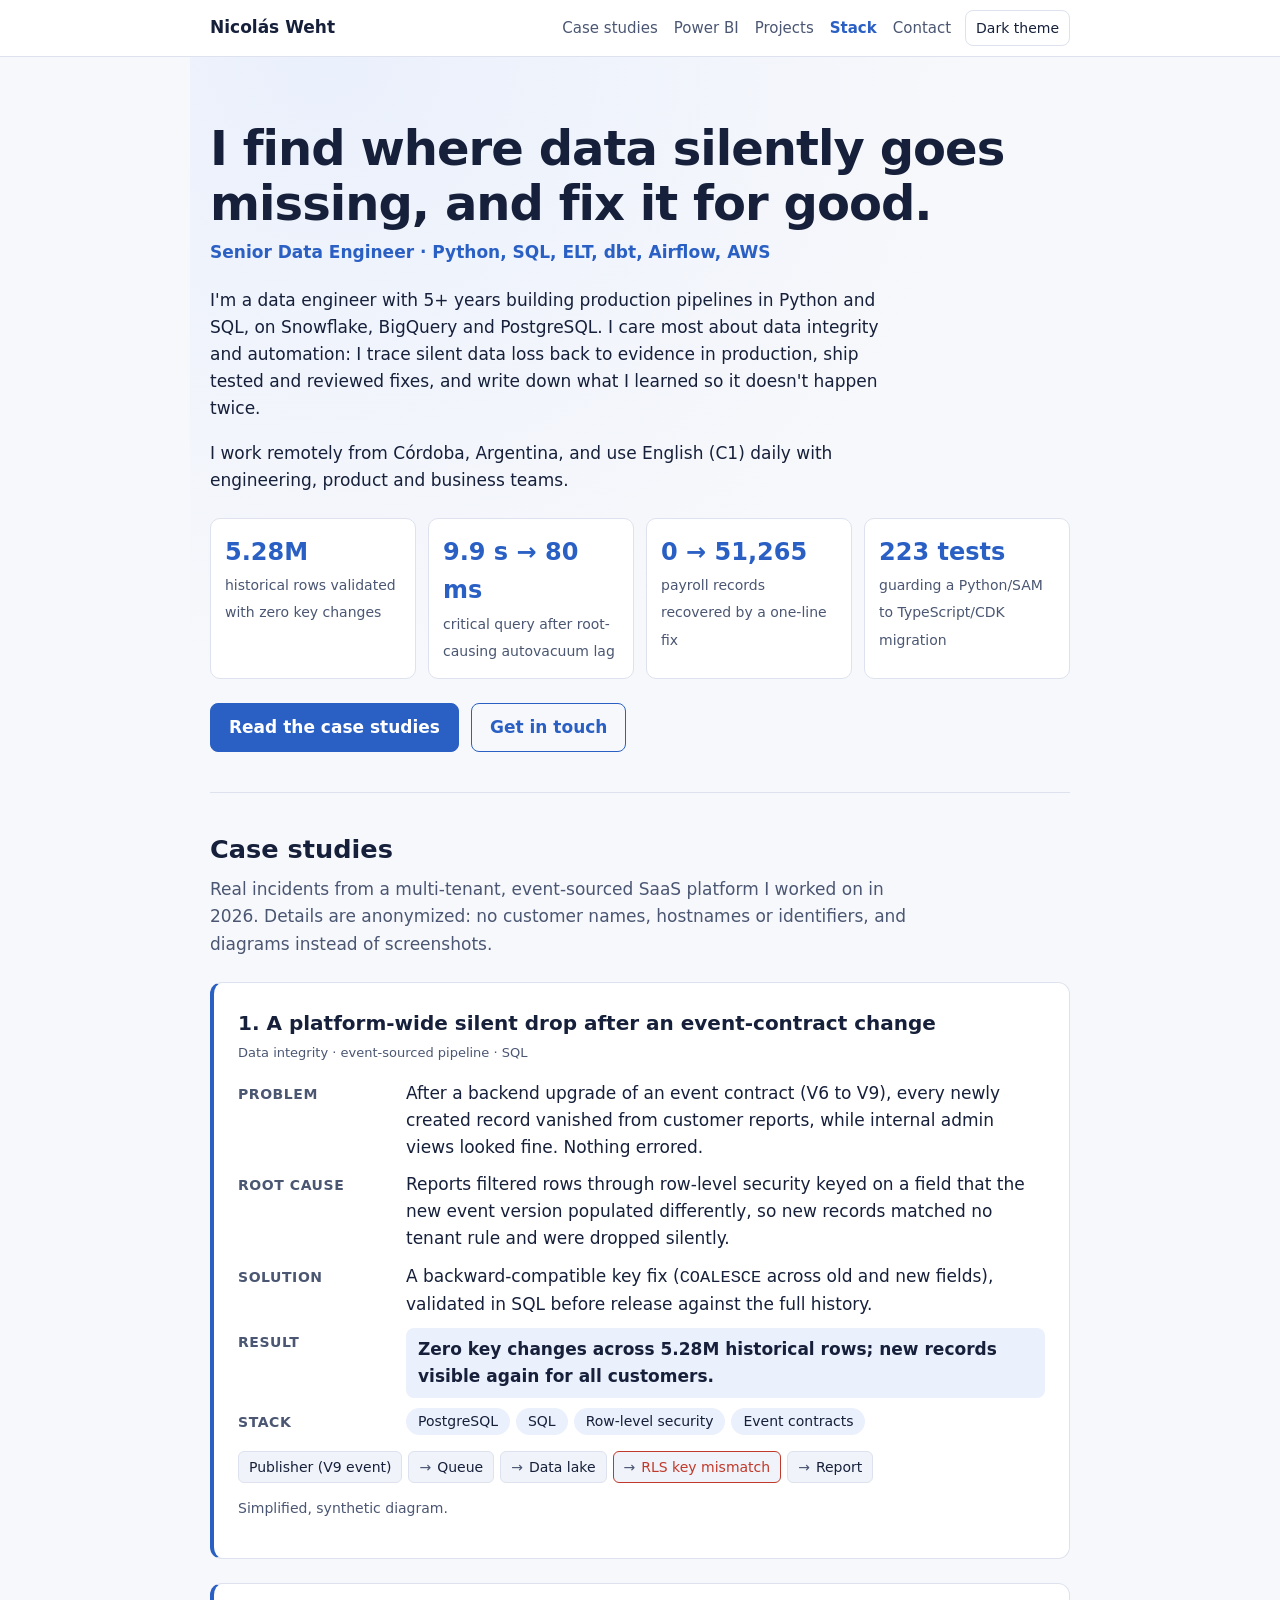
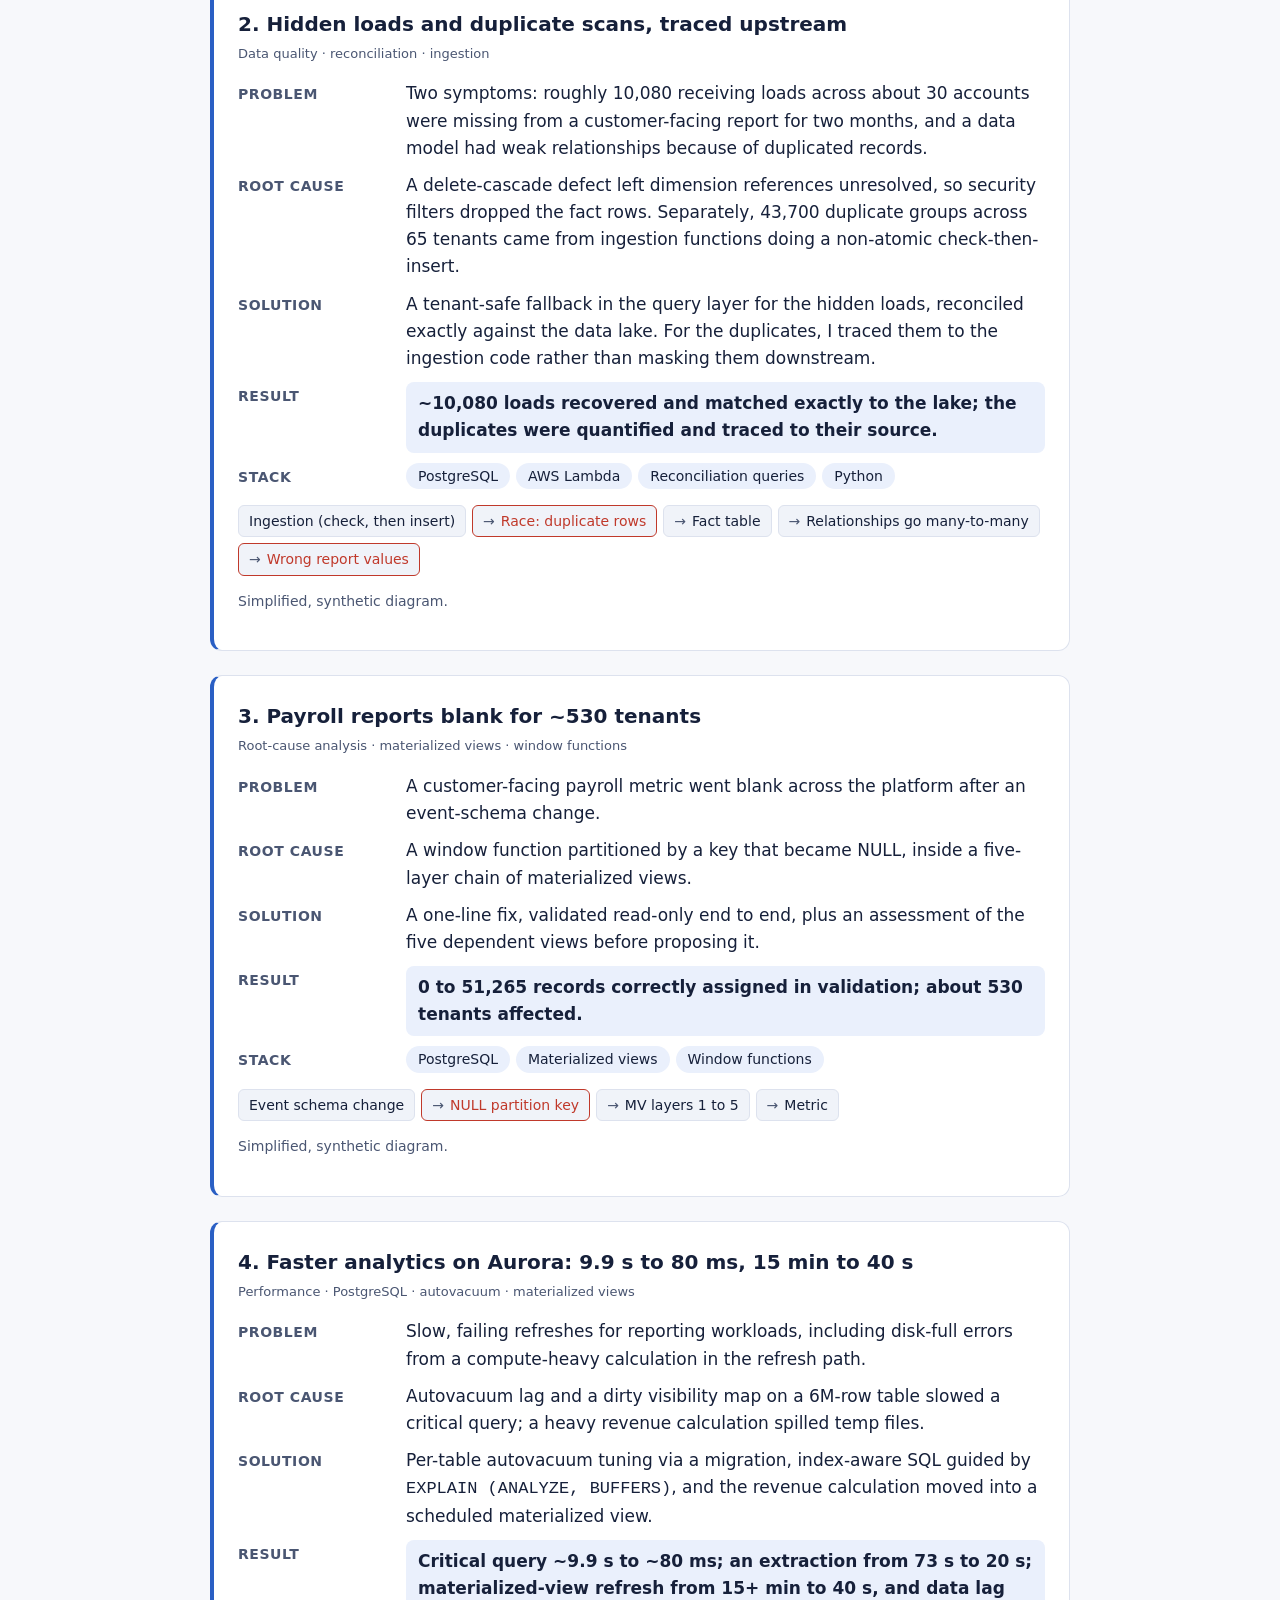
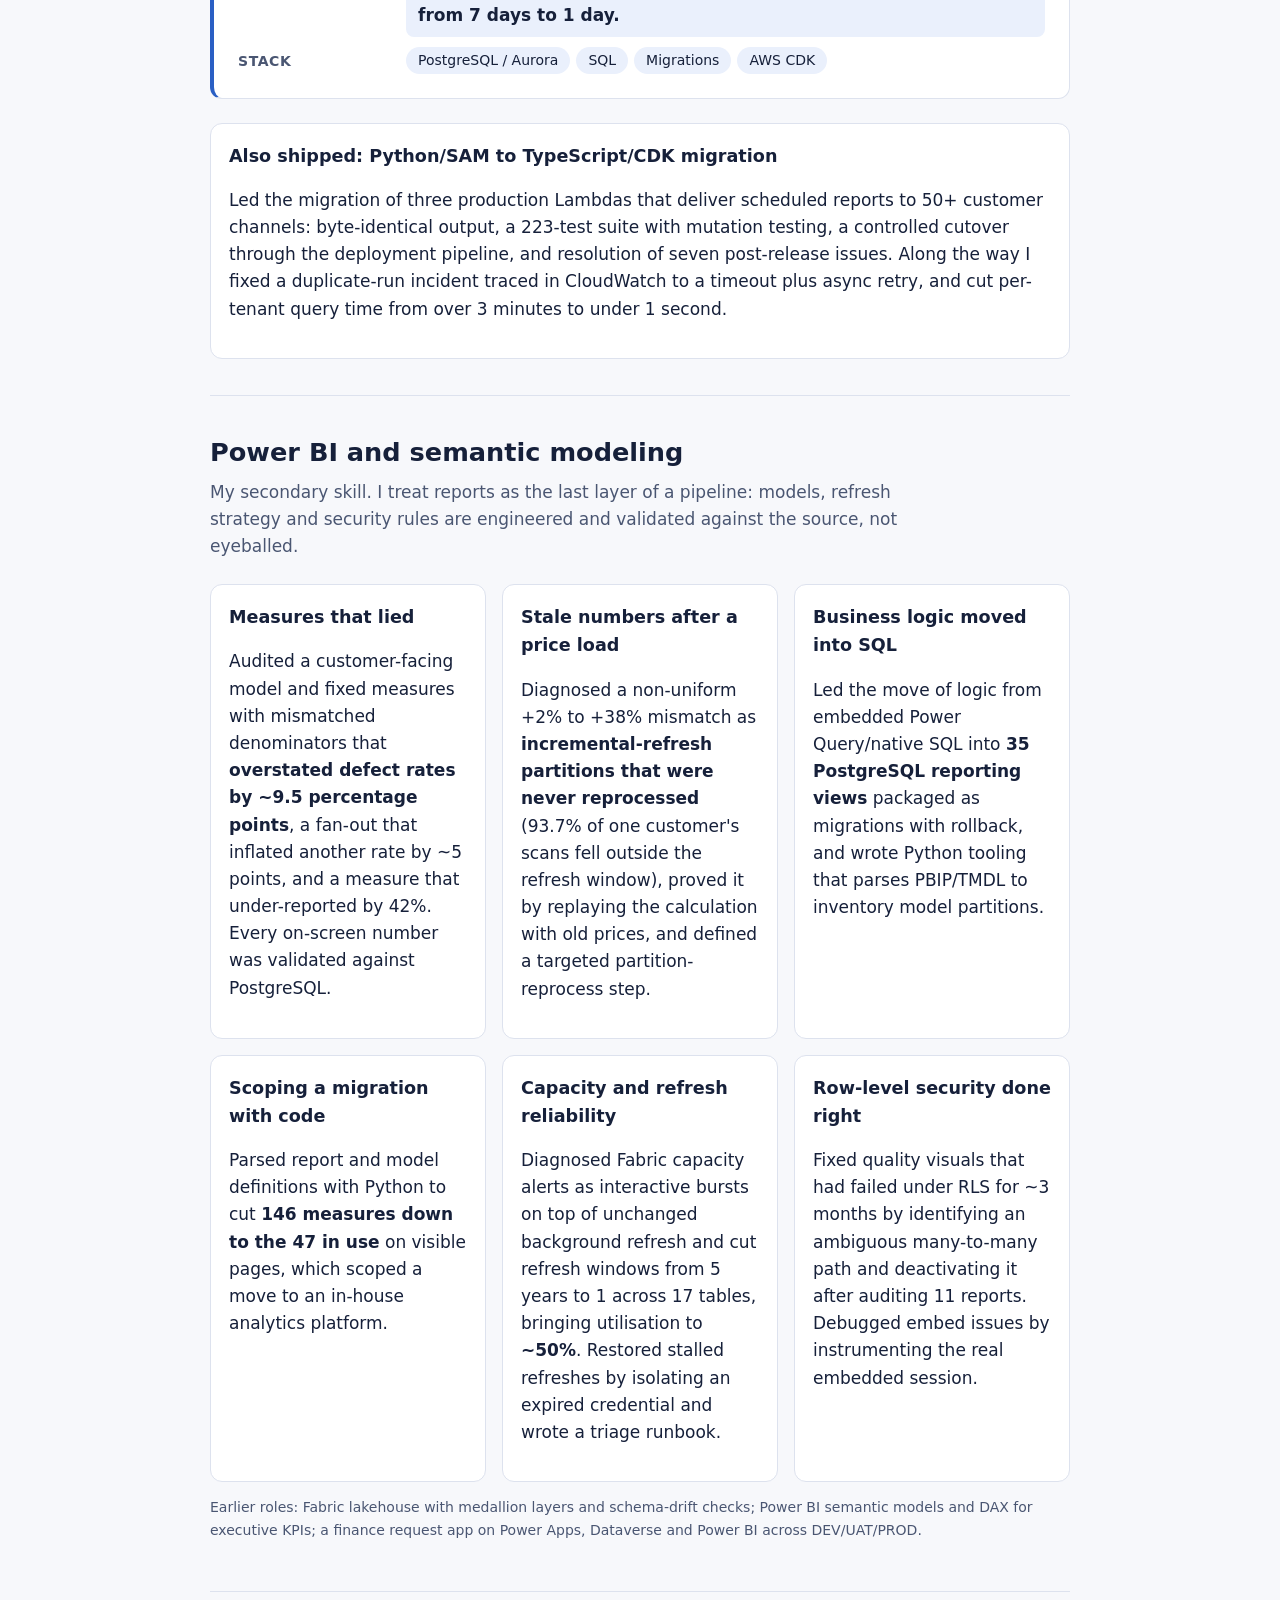
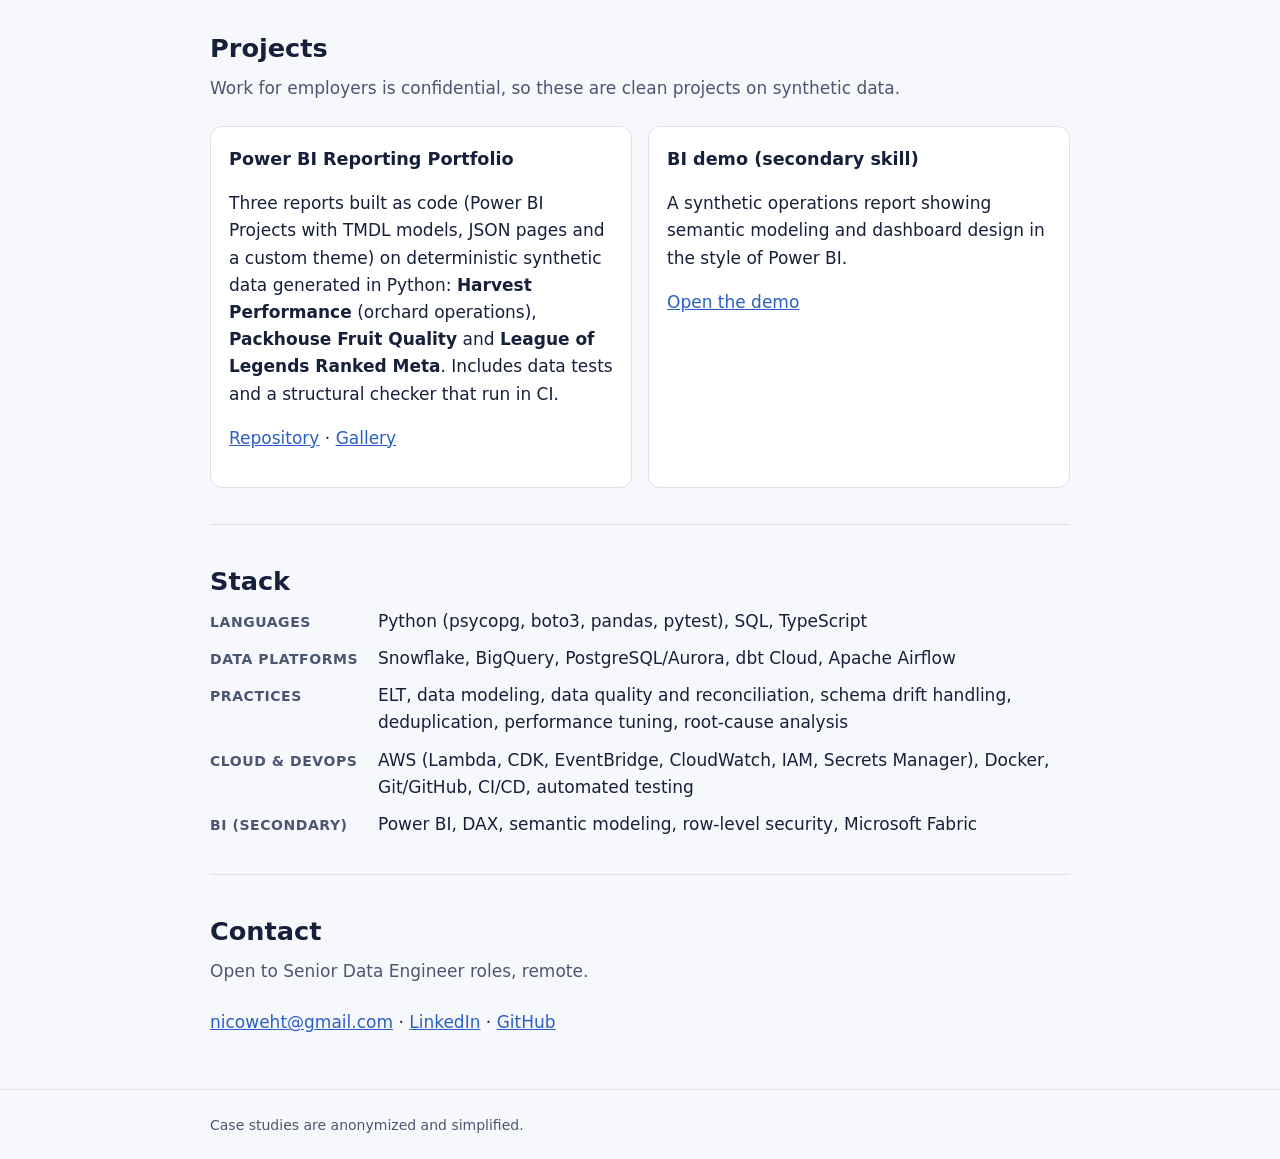
==== index.html @ 5bf301f4 "Portfolio site: Senior Data Engineer case studies, Power BI section, projects Co-Authored-By: Claude" ====
<!doctype html>
<html lang="en">
<head>
<meta charset="utf-8">
<meta name="viewport" content="width=device-width,initial-scale=1">
<title>Nicolás Weht · Senior Data Engineer</title>
<meta name="description" content="Senior Data Engineer portfolio: Python, SQL, ELT, dbt, Airflow, AWS and data integrity. Anonymized case studies from production multi-tenant pipelines.">
<link rel="stylesheet" href="styles.css">
</head>
<body>
<a class="skip" href="#main">Skip to content</a>
<header class="top">
<div class="wrap">
<a class="brand" href="#top">Nicolás Weht</a>
<nav aria-label="Main"><ul>
<li><a href="#cases">Case studies</a></li>
<li><a href="#bi">Power BI</a></li>
<li><a href="#projects">Projects</a></li>
<li><a href="#stack">Stack</a></li>
<li><a href="#contact">Contact</a></li>
</ul></nav>
<button id="theme" type="button" aria-pressed="false">Dark theme</button>
</div>
</header>

<main id="main">
<div class="wrap">
<section class="hero" id="top" style="border-top:0">
<h1>I find where data silently goes missing, and fix it for good.</h1>
<p class="role">Senior Data Engineer · Python, SQL, ELT, dbt, Airflow, AWS</p>
<p>I'm a data engineer with 5+ years building production pipelines in Python and SQL, on Snowflake, BigQuery and PostgreSQL. I care most about data integrity and automation: I trace silent data loss back to evidence in production, ship tested and reviewed fixes, and write down what I learned so it doesn't happen twice.</p>
<p>I work remotely from Córdoba, Argentina, and use English (C1) daily with engineering, product and business teams.</p>
<ul class="stats" aria-label="Highlights">
<li><b>5.28M</b><span>historical rows validated with zero key changes</span></li>
<li><b>9.9 s → 80 ms</b><span>critical query after root-causing autovacuum lag</span></li>
<li><b>0 → 51,265</b><span>payroll records recovered by a one-line fix</span></li>
<li><b>223 tests</b><span>guarding a Python/SAM to TypeScript/CDK migration</span></li>
</ul>
<div class="cta">
<a class="btn primary" href="#cases">Read the case studies</a>
<a class="btn" href="#contact">Get in touch</a>
</div>
</section>

<section id="cases" aria-labelledby="cases-h">
<h2 id="cases-h">Case studies</h2>
<p class="lead">Real incidents from a multi-tenant, event-sourced SaaS platform I worked on in 2026. Details are anonymized: no customer names, hostnames or identifiers, and diagrams instead of screenshots.</p>

<article class="case">
<h3>1. A platform-wide silent drop after an event-contract change</h3>
<p class="tag">Data integrity · event-sourced pipeline · SQL</p>
<dl>
<dt>Problem</dt><dd>After a backend upgrade of an event contract (V6 to V9), every newly created record vanished from customer reports, while internal admin views looked fine. Nothing errored.</dd>
<dt>Root cause</dt><dd>Reports filtered rows through row-level security keyed on a field that the new event version populated differently, so new records matched no tenant rule and were dropped silently.</dd>
<dt>Solution</dt><dd>A backward-compatible key fix (<code>COALESCE</code> across old and new fields), validated in SQL before release against the full history.</dd>
<dt>Result</dt><dd class="result">Zero key changes across 5.28M historical rows; new records visible again for all customers.</dd>
<dt>Stack</dt><dd><ul class="chips"><li>PostgreSQL</li><li>SQL</li><li>Row-level security</li><li>Event contracts</li></ul></dd>
</dl>
<ol class="flow" aria-label="Simplified flow"><li>Publisher (V9 event)</li><li>Queue</li><li>Data lake</li><li class="bad">RLS key mismatch</li><li>Report</li></ol>
<p class="note">Simplified, synthetic diagram.</p>
</article>

<article class="case">
<h3>2. Hidden loads and duplicate scans, traced upstream</h3>
<p class="tag">Data quality · reconciliation · ingestion</p>
<dl>
<dt>Problem</dt><dd>Two symptoms: roughly 10,080 receiving loads across about 30 accounts were missing from a customer-facing report for two months, and a data model had weak relationships because of duplicated records.</dd>
<dt>Root cause</dt><dd>A delete-cascade defect left dimension references unresolved, so security filters dropped the fact rows. Separately, 43,700 duplicate groups across 65 tenants came from ingestion functions doing a non-atomic check-then-insert.</dd>
<dt>Solution</dt><dd>A tenant-safe fallback in the query layer for the hidden loads, reconciled exactly against the data lake. For the duplicates, I traced them to the ingestion code rather than masking them downstream.</dd>
<dt>Result</dt><dd class="result">~10,080 loads recovered and matched exactly to the lake; the duplicates were quantified and traced to their source.</dd>
<dt>Stack</dt><dd><ul class="chips"><li>PostgreSQL</li><li>AWS Lambda</li><li>Reconciliation queries</li><li>Python</li></ul></dd>
</dl>
<ol class="flow" aria-label="Simplified flow"><li>Ingestion (check, then insert)</li><li class="bad">Race: duplicate rows</li><li>Fact table</li><li>Relationships go many-to-many</li><li class="bad">Wrong report values</li></ol>
<p class="note">Simplified, synthetic diagram.</p>
</article>

<article class="case">
<h3>3. Payroll reports blank for ~530 tenants</h3>
<p class="tag">Root-cause analysis · materialized views · window functions</p>
<dl>
<dt>Problem</dt><dd>A customer-facing payroll metric went blank across the platform after an event-schema change.</dd>
<dt>Root cause</dt><dd>A window function partitioned by a key that became NULL, inside a five-layer chain of materialized views.</dd>
<dt>Solution</dt><dd>A one-line fix, validated read-only end to end, plus an assessment of the five dependent views before proposing it.</dd>
<dt>Result</dt><dd class="result">0 to 51,265 records correctly assigned in validation; about 530 tenants affected.</dd>
<dt>Stack</dt><dd><ul class="chips"><li>PostgreSQL</li><li>Materialized views</li><li>Window functions</li></ul></dd>
</dl>
<ol class="flow" aria-label="Simplified flow"><li>Event schema change</li><li class="bad">NULL partition key</li><li>MV layers 1 to 5</li><li>Metric</li></ol>
<p class="note">Simplified, synthetic diagram.</p>
</article>

<article class="case">
<h3>4. Faster analytics on Aurora: 9.9 s to 80 ms, 15 min to 40 s</h3>
<p class="tag">Performance · PostgreSQL · autovacuum · materialized views</p>
<dl>
<dt>Problem</dt><dd>Slow, failing refreshes for reporting workloads, including disk-full errors from a compute-heavy calculation in the refresh path.</dd>
<dt>Root cause</dt><dd>Autovacuum lag and a dirty visibility map on a 6M-row table slowed a critical query; a heavy revenue calculation spilled temp files.</dd>
<dt>Solution</dt><dd>Per-table autovacuum tuning via a migration, index-aware SQL guided by <code>EXPLAIN (ANALYZE, BUFFERS)</code>, and the revenue calculation moved into a scheduled materialized view.</dd>
<dt>Result</dt><dd class="result">Critical query ~9.9 s to ~80 ms; an extraction from 73 s to 20 s; materialized-view refresh from 15+ min to 40 s, and data lag from 7 days to 1 day.</dd>
<dt>Stack</dt><dd><ul class="chips"><li>PostgreSQL / Aurora</li><li>SQL</li><li>Migrations</li><li>AWS CDK</li></ul></dd>
</dl>
</article>

<div class="card">
<h3>Also shipped: Python/SAM to TypeScript/CDK migration</h3>
<p>Led the migration of three production Lambdas that deliver scheduled reports to 50+ customer channels: byte-identical output, a 223-test suite with mutation testing, a controlled cutover through the deployment pipeline, and resolution of seven post-release issues. Along the way I fixed a duplicate-run incident traced in CloudWatch to a timeout plus async retry, and cut per-tenant query time from over 3 minutes to under 1 second.</p>
</div>
</section>

<section id="bi" aria-labelledby="bi-h">
<h2 id="bi-h">Power BI and semantic modeling</h2>
<p class="lead">My secondary skill. I treat reports as the last layer of a pipeline: models, refresh strategy and security rules are engineered and validated against the source, not eyeballed.</p>
<div class="grid2">
<div class="card"><h3>Measures that lied</h3><p>Audited a customer-facing model and fixed measures with mismatched denominators that <strong>overstated defect rates by ~9.5 percentage points</strong>, a fan-out that inflated another rate by ~5 points, and a measure that under-reported by 42%. Every on-screen number was validated against PostgreSQL.</p></div>
<div class="card"><h3>Stale numbers after a price load</h3><p>Diagnosed a non-uniform +2% to +38% mismatch as <strong>incremental-refresh partitions that were never reprocessed</strong> (93.7% of one customer's scans fell outside the refresh window), proved it by replaying the calculation with old prices, and defined a targeted partition-reprocess step.</p></div>
<div class="card"><h3>Business logic moved into SQL</h3><p>Led the move of logic from embedded Power Query/native SQL into <strong>35 PostgreSQL reporting views</strong> packaged as migrations with rollback, and wrote Python tooling that parses PBIP/TMDL to inventory model partitions.</p></div>
<div class="card"><h3>Scoping a migration with code</h3><p>Parsed report and model definitions with Python to cut <strong>146 measures down to the 47 in use</strong> on visible pages, which scoped a move to an in-house analytics platform.</p></div>
<div class="card"><h3>Capacity and refresh reliability</h3><p>Diagnosed Fabric capacity alerts as interactive bursts on top of unchanged background refresh and cut refresh windows from 5 years to 1 across 17 tables, bringing utilisation to <strong>~50%</strong>. Restored stalled refreshes by isolating an expired credential and wrote a triage runbook.</p></div>
<div class="card"><h3>Row-level security done right</h3><p>Fixed quality visuals that had failed under RLS for ~3 months by identifying an ambiguous many-to-many path and deactivating it after auditing 11 reports. Debugged embed issues by instrumenting the real embedded session.</p></div>
</div>
<p class="note">Earlier roles: Fabric lakehouse with medallion layers and schema-drift checks; Power BI semantic models and DAX for executive KPIs; a finance request app on Power Apps, Dataverse and Power BI across DEV/UAT/PROD.</p>
</section>

<section id="projects" aria-labelledby="projects-h">
<h2 id="projects-h">Projects</h2>
<p class="lead">Work for employers is confidential, so these are clean projects on synthetic data.</p>
<div class="grid2">
<div class="card">
<h3>Power BI Reporting Portfolio</h3>
<p>Three reports built as code (Power BI Projects with TMDL models, JSON pages and a custom theme) on deterministic synthetic data generated in Python: <strong>Harvest Performance</strong> (orchard operations), <strong>Packhouse Fruit Quality</strong> and <strong>League of Legends Ranked Meta</strong>. Includes data tests and a structural checker that run in CI.</p>
<p><a href="https://github.com/nweht/power-bi-reporting-portfolio">Repository</a> · <a href="https://nweht.github.io/power-bi-reporting-portfolio/">Gallery</a></p>
</div>
<div class="card">
<h3>BI demo (secondary skill)</h3>
<p>A synthetic operations report showing semantic modeling and dashboard design in the style of Power BI.</p>
<p><a href="draft_report.html">Open the demo</a></p>
</div>
</div>
</section>

<section id="stack" aria-labelledby="stack-h">
<h2 id="stack-h">Stack</h2>
<dl>
<dt>Languages</dt><dd>Python (psycopg, boto3, pandas, pytest), SQL, TypeScript</dd>
<dt>Data platforms</dt><dd>Snowflake, BigQuery, PostgreSQL/Aurora, dbt Cloud, Apache Airflow</dd>
<dt>Practices</dt><dd>ELT, data modeling, data quality and reconciliation, schema drift handling, deduplication, performance tuning, root-cause analysis</dd>
<dt>Cloud &amp; DevOps</dt><dd>AWS (Lambda, CDK, EventBridge, CloudWatch, IAM, Secrets Manager), Docker, Git/GitHub, CI/CD, automated testing</dd>
<dt>BI (secondary)</dt><dd>Power BI, DAX, semantic modeling, row-level security, Microsoft Fabric</dd>
</dl>
</section>

<section id="contact" aria-labelledby="contact-h">
<h2 id="contact-h">Contact</h2>
<p class="lead">Open to Senior Data Engineer roles, remote.</p>
<p><a href="mailto:nicoweht@gmail.com">nicoweht@gmail.com</a> · <a href="https://linkedin.com/in/nicolasweht">LinkedIn</a> · <a href="https://github.com/nweht">GitHub</a></p>
</section>
</div>
</main>

<footer><div class="wrap">Case studies are anonymized and simplified.</div></footer>
<script src="site.js"></script>
</body>
</html>
---- styles.css ----
:root{--bg:#f7f8fb;--surface:#fff;--ink:#16203a;--muted:#4a5672;--line:#dde2ee;--accent:#2a5fc4;--accent-ink:#fff;--chip:#eaf0fc;--warn:#fff6e0;--warn-line:#e8cf8f;--code:#f0f3f9}
:root[data-theme=dark]{--bg:#0f1524;--surface:#172036;--ink:#e8edf8;--muted:#a9b4cc;--line:#2a3652;--accent:#7aa5ff;--accent-ink:#0f1524;--chip:#1f2c4a;--warn:#2d2713;--warn-line:#6b5a22;--code:#111a2e}
@media(prefers-color-scheme:dark){:root:not([data-theme=light]){--bg:#0f1524;--surface:#172036;--ink:#e8edf8;--muted:#a9b4cc;--line:#2a3652;--accent:#7aa5ff;--accent-ink:#0f1524;--chip:#1f2c4a;--warn:#2d2713;--warn-line:#6b5a22;--code:#111a2e}}
*{box-sizing:border-box}
html{scroll-behavior:smooth}
@media(prefers-reduced-motion:reduce){html{scroll-behavior:auto}}
body{margin:0;background:var(--bg);color:var(--ink);font:17px/1.6 system-ui,-apple-system,"Segoe UI",Roboto,sans-serif}
a{color:var(--accent)}
a:focus-visible,button:focus-visible{outline:3px solid var(--accent);outline-offset:2px;border-radius:4px}
.skip{position:absolute;left:-999px;top:0;background:var(--accent);color:var(--accent-ink);padding:8px 14px;z-index:10}
.skip:focus{left:8px;top:8px}
.wrap{max-width:900px;margin:0 auto;padding:0 20px}
header.top{border-bottom:1px solid var(--line);background:var(--surface);position:sticky;top:0;z-index:5}
header.top .wrap{display:flex;align-items:center;gap:14px;min-height:56px;flex-wrap:wrap}
header.top .brand{font-weight:700;color:var(--ink);text-decoration:none;margin-right:auto}
nav ul{display:flex;gap:16px;list-style:none;margin:0;padding:0;flex-wrap:wrap}
nav a{color:var(--muted);text-decoration:none;font-size:15px}
nav a:hover{color:var(--accent)}
#theme{background:none;border:1px solid var(--line);color:var(--ink);border-radius:8px;padding:6px 10px;cursor:pointer;font:inherit;font-size:14px}
.hero{padding:64px 0 40px}
.hero h1{font-size:clamp(2rem,5vw,3rem);line-height:1.15;margin:0 0 8px}
.hero .role{color:var(--accent);font-weight:600;margin:0 0 20px}
.hero p{max-width:65ch}
.cta{display:flex;gap:12px;flex-wrap:wrap;margin-top:24px}
.btn{display:inline-block;padding:10px 18px;border-radius:8px;border:1px solid var(--accent);text-decoration:none;font-weight:600}
.btn.primary{background:var(--accent);color:var(--accent-ink)}
section{padding:36px 0;border-top:1px solid var(--line)}
h2{font-size:1.6rem;margin:0 0 6px}
.lead{color:var(--muted);margin:0 0 24px;max-width:65ch}
.stats{display:grid;grid-template-columns:repeat(auto-fit,minmax(170px,1fr));gap:12px;margin:24px 0 0;padding:0;list-style:none}
.stats li{background:var(--surface);border:1px solid var(--line);border-radius:10px;padding:14px}
.stats b{display:block;font-size:1.5rem;color:var(--accent)}
.stats span{font-size:14px;color:var(--muted)}
article.case{background:var(--surface);border:1px solid var(--line);border-radius:12px;padding:24px;margin-bottom:24px}
article.case h3{margin:0 0 4px;font-size:1.25rem}
.tag{font-size:13px;color:var(--muted);margin:0 0 16px}
dl{margin:0;display:grid;grid-template-columns:150px 1fr;gap:10px 18px}
dt{font-weight:700;color:var(--muted);font-size:14px;text-transform:uppercase;letter-spacing:.04em;padding-top:3px}
dd{margin:0}
dd.result{font-weight:600}
.flow{display:flex;flex-wrap:wrap;gap:6px;align-items:center;margin:16px 0 4px;padding:0;list-style:none;font-size:14px}
.flow li{background:var(--code);border:1px solid var(--line);border-radius:6px;padding:4px 10px}
.flow li.bad{border-color:#c0392b;color:#c0392b}
.flow li.ok{border-color:#2e8b57}
.flow li+li::before{content:"\2192";margin-right:6px;color:var(--muted)}
.chips{display:flex;flex-wrap:wrap;gap:6px;margin:0;padding:0;list-style:none}
.chips li{background:var(--chip);border-radius:999px;padding:2px 12px;font-size:14px}
.grid2{display:grid;grid-template-columns:repeat(auto-fit,minmax(260px,1fr));gap:16px}
.card{background:var(--surface);border:1px solid var(--line);border-radius:12px;padding:18px}
.card h3{margin:0 0 6px;font-size:1.1rem}
.todo{background:var(--warn);border:1px solid var(--warn-line);border-radius:4px;padding:0 6px;font-size:13px;font-weight:600}
.note{font-size:14px;color:var(--muted)}
footer{border-top:1px solid var(--line);padding:24px 0;color:var(--muted);font-size:14px}
@media(max-width:640px){header.top{position:static}body{font-size:16px}dl{grid-template-columns:1fr;gap:2px}dt{padding-top:10px}article.case{padding:18px}.hero{padding-top:40px}}
/* v2 polish */
.hero{background:radial-gradient(ellipse at 15% 0,var(--chip),transparent 60%);margin:0 -20px;padding-left:20px;padding-right:20px;border-radius:0 0 20px 20px}
.hero h1{letter-spacing:-.02em}
.stats li{transition:transform .15s,border-color .15s}
.stats li:hover{transform:translateY(-2px);border-color:var(--accent)}
@media(prefers-reduced-motion:reduce){.stats li{transition:none}.stats li:hover{transform:none}}
article.case{position:relative;border-left:4px solid var(--accent)}
dd.result{background:var(--chip);border-radius:8px;padding:8px 12px}
.card{transition:border-color .15s}
.card:hover{border-color:var(--accent)}
.card h3{color:var(--ink)}
nav a[aria-current=true]{color:var(--accent);font-weight:600}
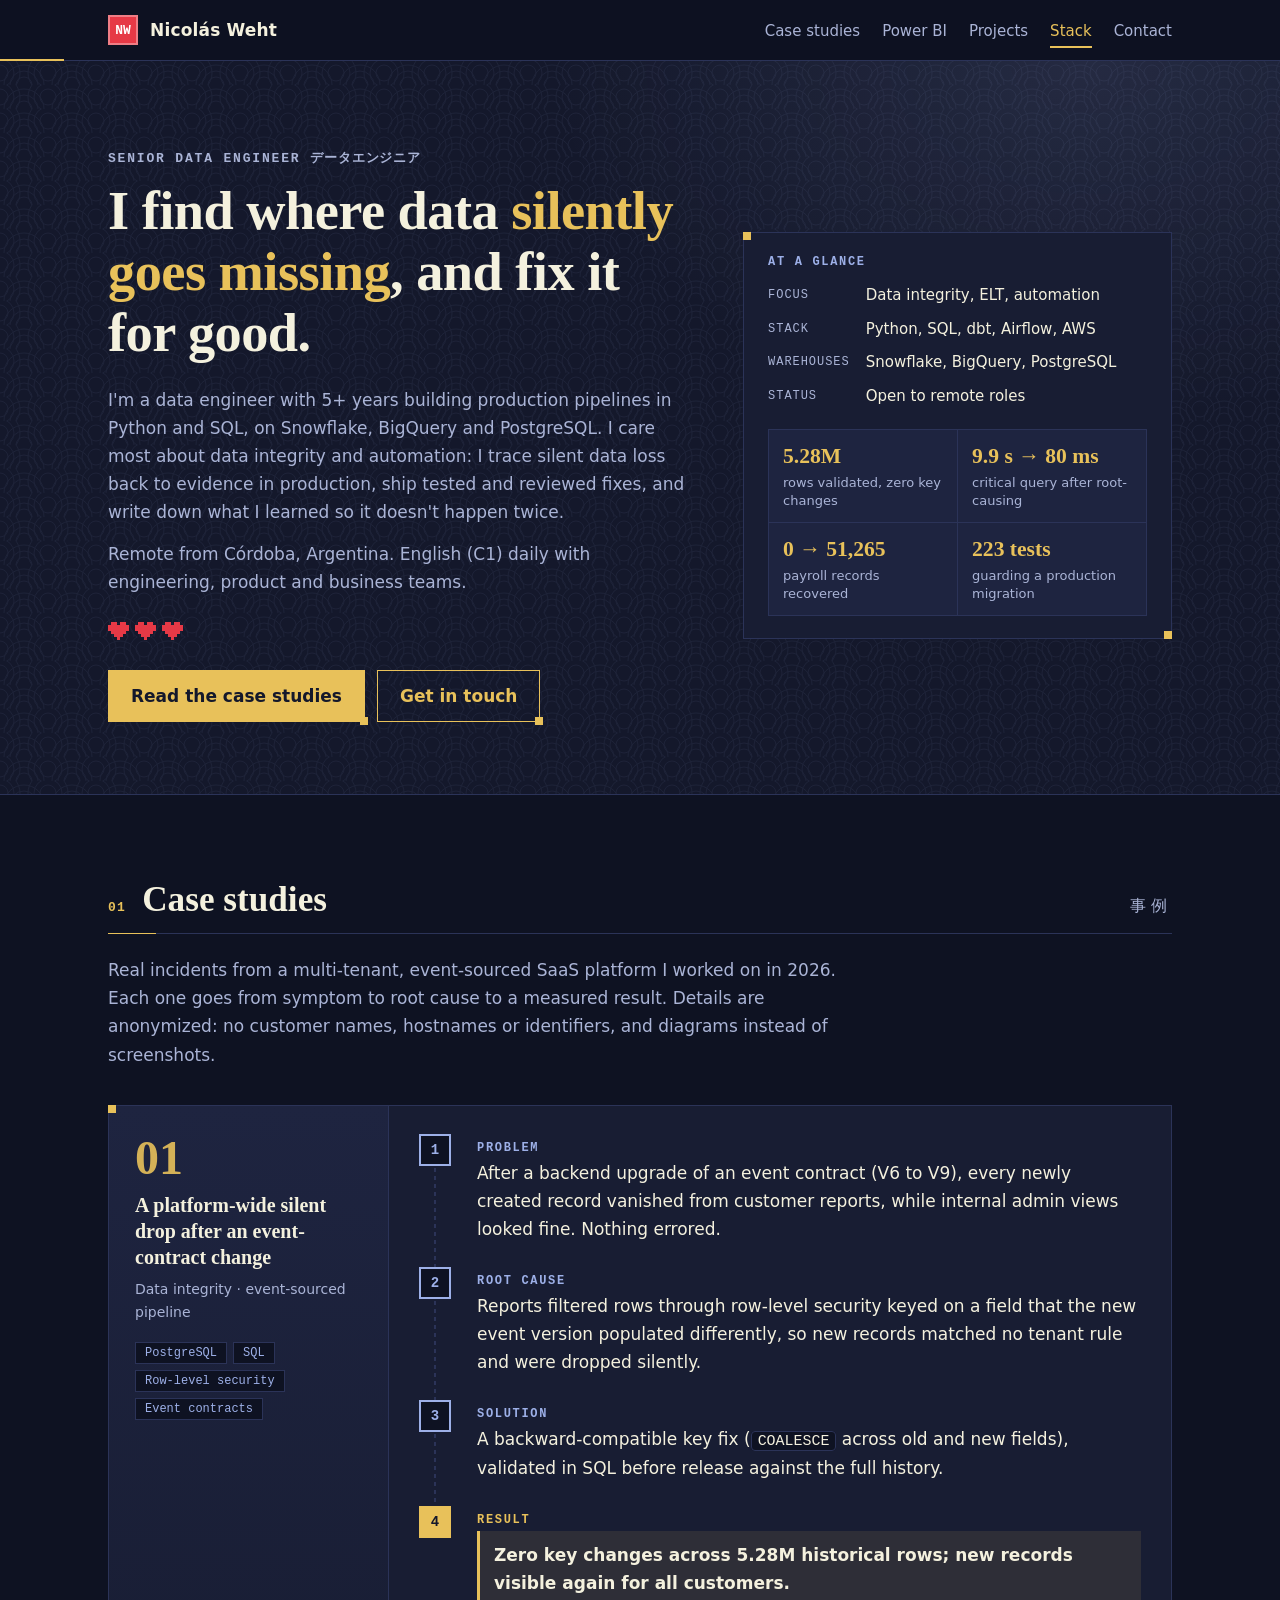
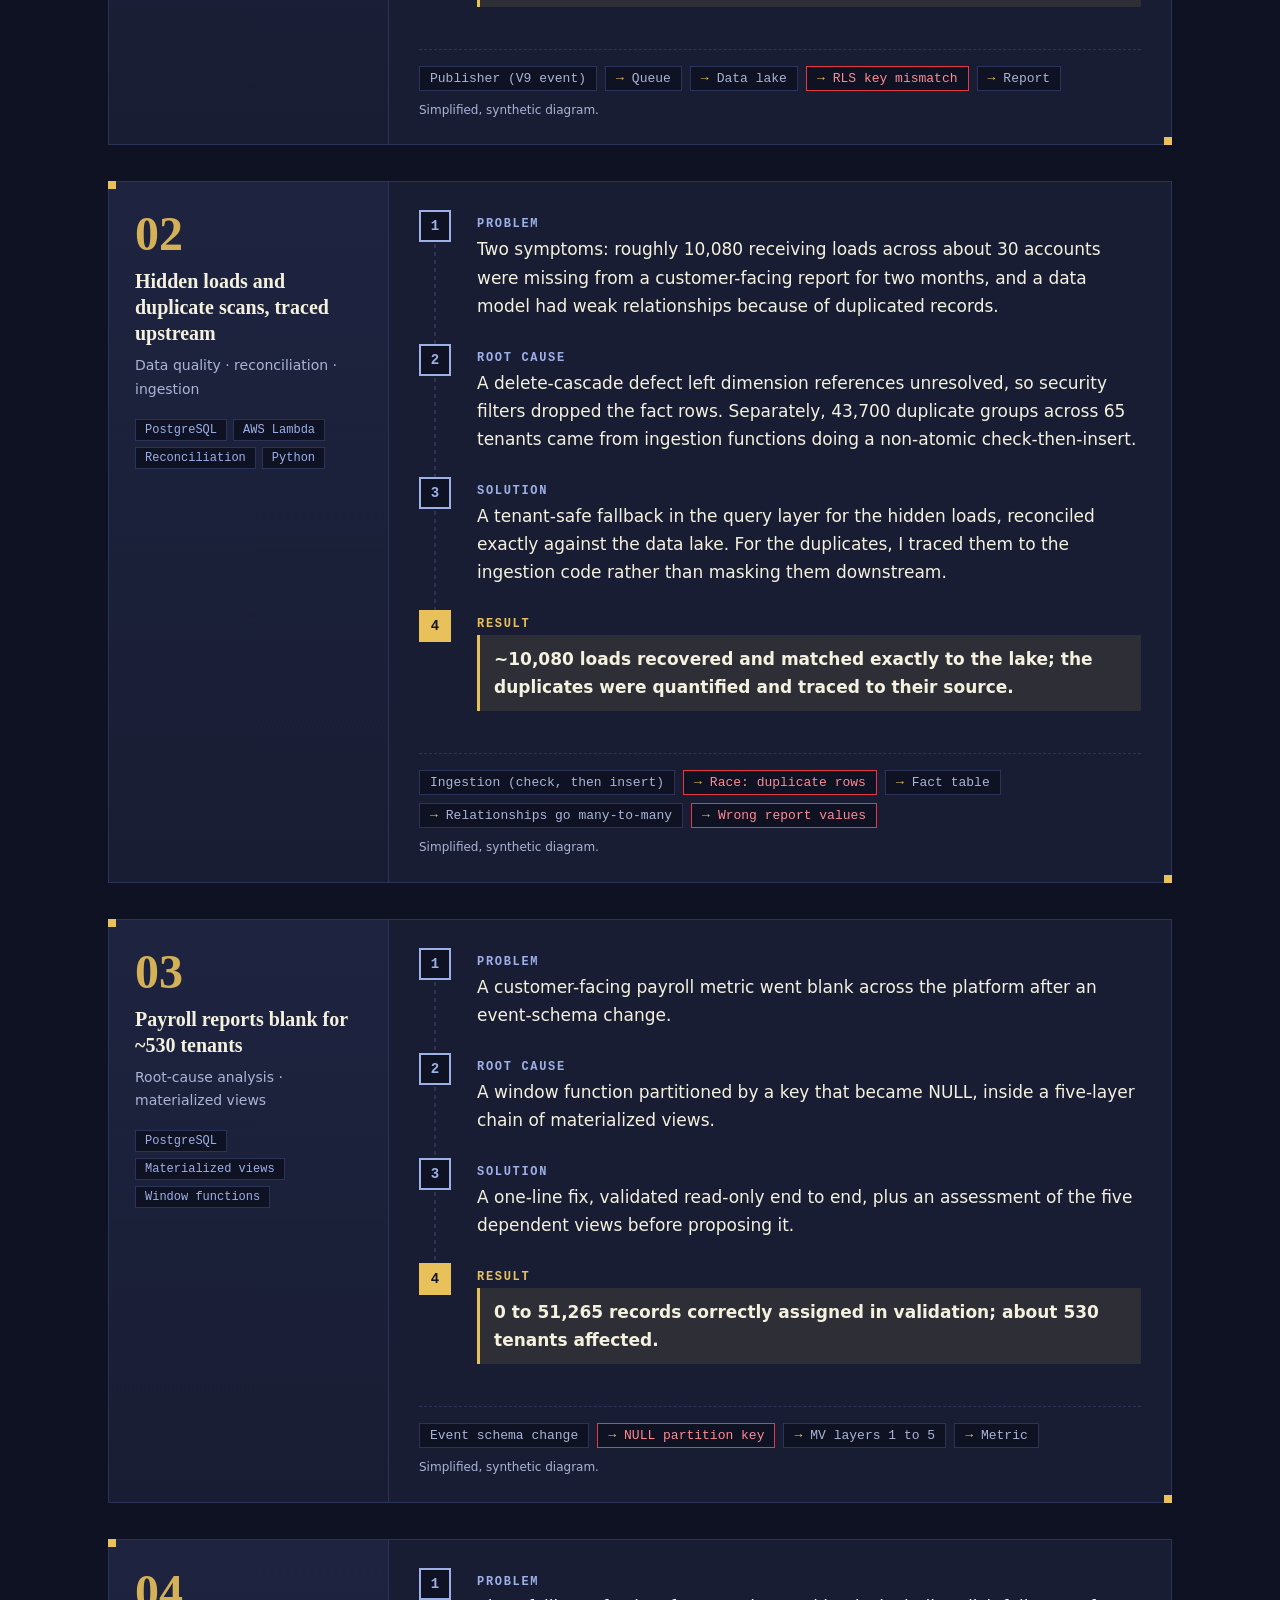
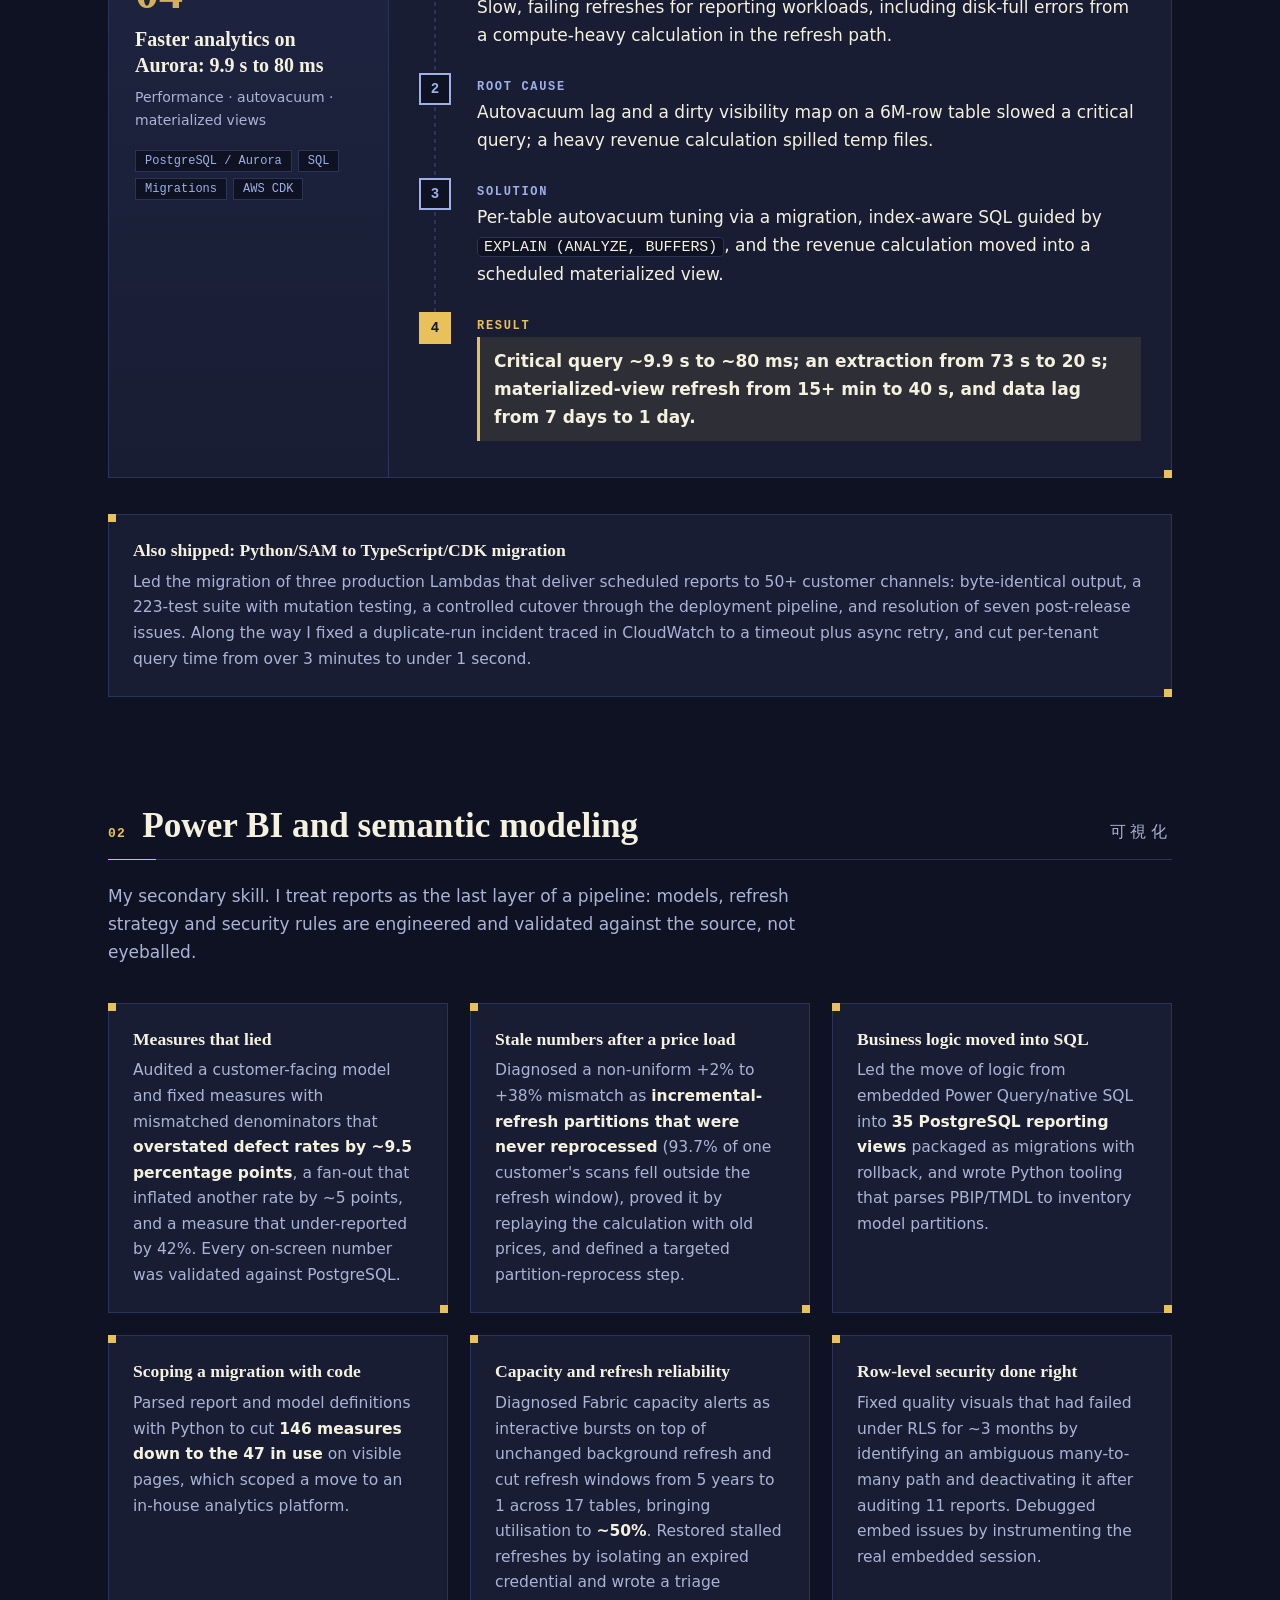
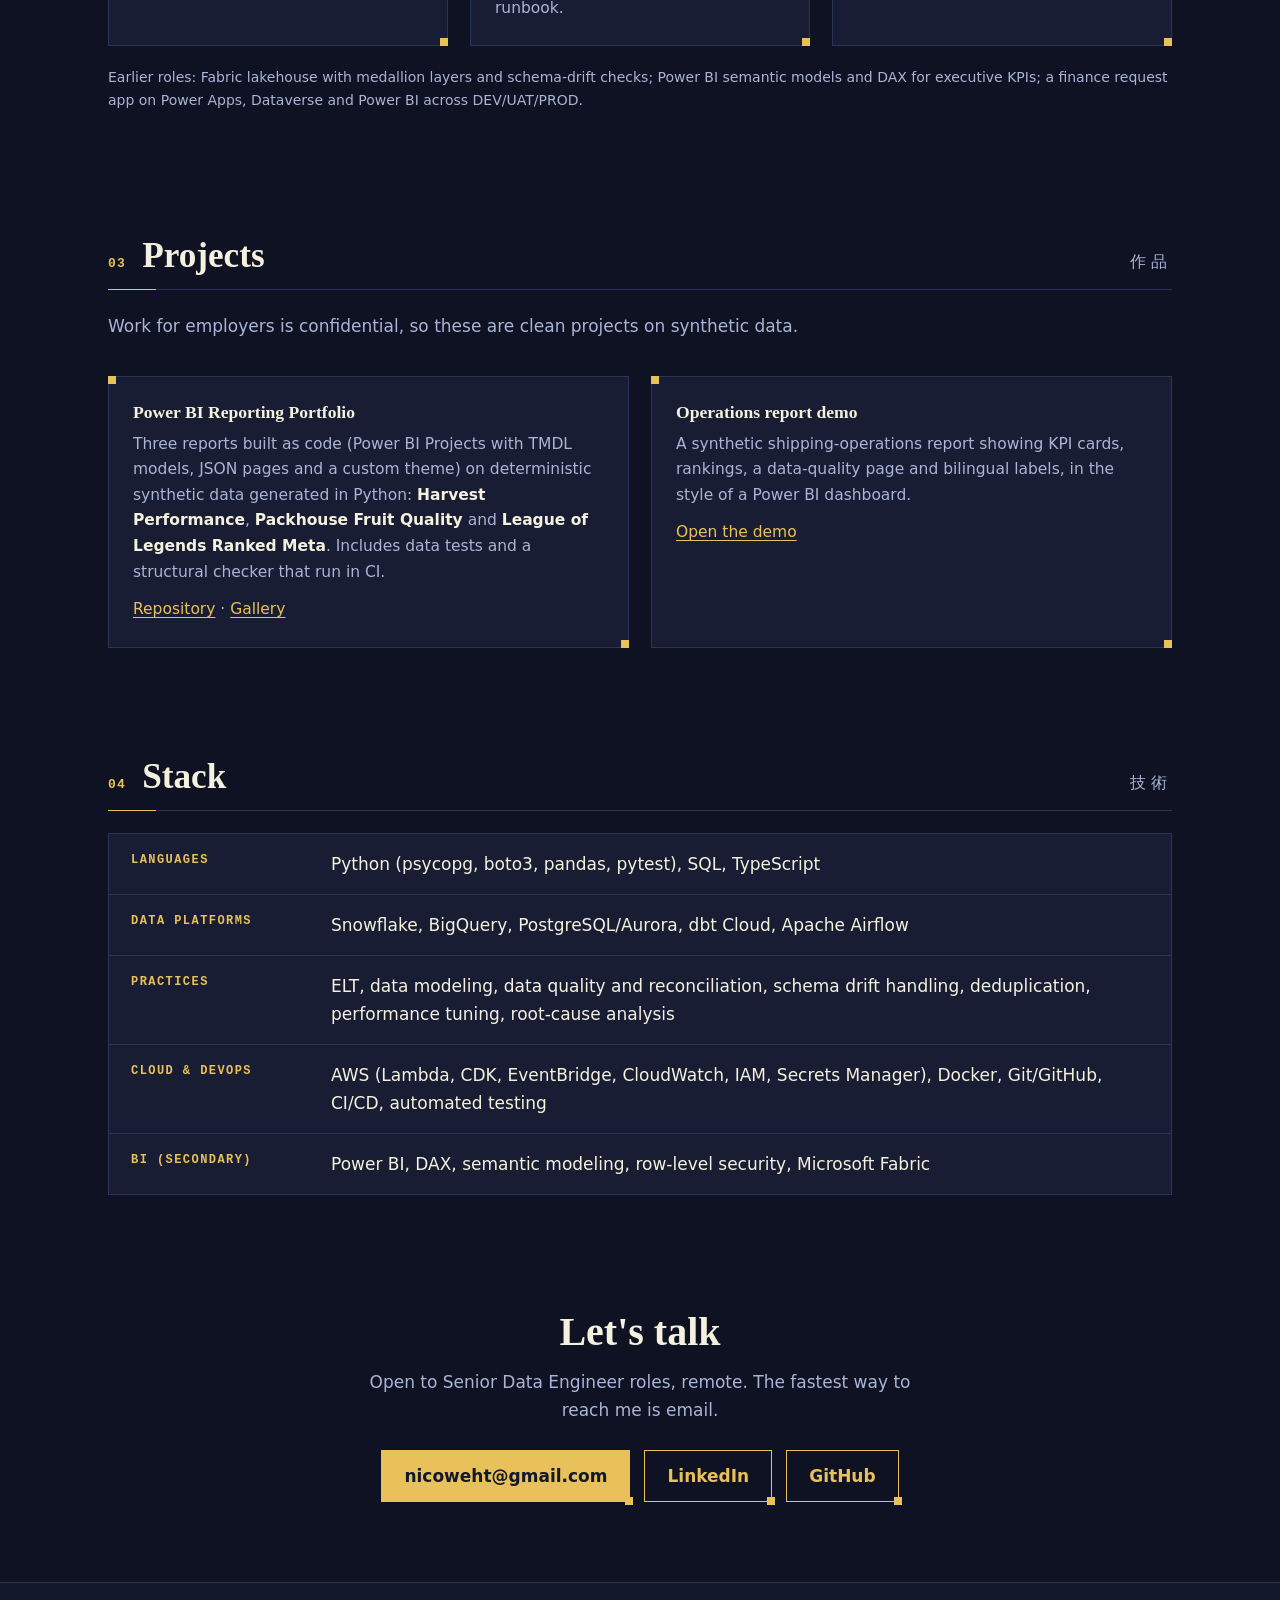
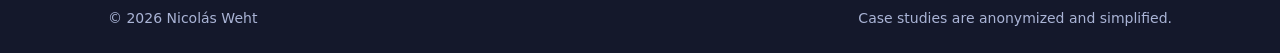
==== commit 0a27c37e: "Redesign: always-dark theme, indigo/gold palette from the profile banner, stepper case studies Co-Au" ====
--- a/index.html
+++ b/index.html
@@ -3,6 +3,8 @@
 <head>
 <meta charset="utf-8">
 <meta name="viewport" content="width=device-width,initial-scale=1">
+<meta name="color-scheme" content="dark">
+<meta name="theme-color" content="#14182b">
 <title>Nicolás Weht · Senior Data Engineer</title>
 <meta name="description" content="Senior Data Engineer portfolio: Python, SQL, ELT, dbt, Airflow, AWS and data integrity. Anonymized case studies from production multi-tenant pipelines.">
 <link rel="stylesheet" href="styles.css">
@@ -11,7 +13,7 @@
 <a class="skip" href="#main">Skip to content</a>
 <header class="top">
 <div class="wrap">
-<a class="brand" href="#top">Nicolás Weht</a>
+<a class="brand" href="#top"><span class="hanko" aria-hidden="true">NW</span>Nicolás Weht</a>
 <nav aria-label="Main"><ul>
 <li><a href="#cases">Case studies</a></li>
 <li><a href="#bi">Power BI</a></li>
@@ -19,97 +21,136 @@
 <li><a href="#stack">Stack</a></li>
 <li><a href="#contact">Contact</a></li>
 </ul></nav>
-<button id="theme" type="button" aria-pressed="false">Dark theme</button>
 </div>
 </header>
 
 <main id="main">
+<section class="hero" id="top">
 <div class="wrap">
-<section class="hero" id="top" style="border-top:0">
-<h1>I find where data silently goes missing, and fix it for good.</h1>
-<p class="role">Senior Data Engineer · Python, SQL, ELT, dbt, Airflow, AWS</p>
+<div>
+<p class="eyebrow">Senior Data Engineer<span>データエンジニア</span></p>
+<h1>I find where data <em>silently goes missing</em>, and fix it for good.</h1>
 <p>I'm a data engineer with 5+ years building production pipelines in Python and SQL, on Snowflake, BigQuery and PostgreSQL. I care most about data integrity and automation: I trace silent data loss back to evidence in production, ship tested and reviewed fixes, and write down what I learned so it doesn't happen twice.</p>
-<p>I work remotely from Córdoba, Argentina, and use English (C1) daily with engineering, product and business teams.</p>
-<ul class="stats" aria-label="Highlights">
-<li><b>5.28M</b><span>historical rows validated with zero key changes</span></li>
-<li><b>9.9 s → 80 ms</b><span>critical query after root-causing autovacuum lag</span></li>
-<li><b>0 → 51,265</b><span>payroll records recovered by a one-line fix</span></li>
-<li><b>223 tests</b><span>guarding a Python/SAM to TypeScript/CDK migration</span></li>
-</ul>
+<p>Remote from Córdoba, Argentina. English (C1) daily with engineering, product and business teams.</p>
+<div class="hearts" aria-hidden="true">
+<svg viewBox="0 0 21 18"><path d="M3 0h6v3H3z M12 0h6v3h-6z M0 3h21v6H0z M3 9h15v3H3z M6 12h9v3H6z M9 15h3v3H9z"/></svg>
+<svg viewBox="0 0 21 18"><path d="M3 0h6v3H3z M12 0h6v3h-6z M0 3h21v6H0z M3 9h15v3H3z M6 12h9v3H6z M9 15h3v3H9z"/></svg>
+<svg viewBox="0 0 21 18"><path d="M3 0h6v3H3z M12 0h6v3h-6z M0 3h21v6H0z M3 9h15v3H3z M6 12h9v3H6z M9 15h3v3H9z"/></svg>
+</div>
 <div class="cta">
 <a class="btn primary" href="#cases">Read the case studies</a>
 <a class="btn" href="#contact">Get in touch</a>
 </div>
-</section>
-
-<section id="cases" aria-labelledby="cases-h">
-<h2 id="cases-h">Case studies</h2>
-<p class="lead">Real incidents from a multi-tenant, event-sourced SaaS platform I worked on in 2026. Details are anonymized: no customer names, hostnames or identifiers, and diagrams instead of screenshots.</p>
-
-<article class="case">
-<h3>1. A platform-wide silent drop after an event-contract change</h3>
-<p class="tag">Data integrity · event-sourced pipeline · SQL</p>
+</div>
+<aside class="panel" aria-label="At a glance">
+<h2>At a glance</h2>
 <dl>
-<dt>Problem</dt><dd>After a backend upgrade of an event contract (V6 to V9), every newly created record vanished from customer reports, while internal admin views looked fine. Nothing errored.</dd>
-<dt>Root cause</dt><dd>Reports filtered rows through row-level security keyed on a field that the new event version populated differently, so new records matched no tenant rule and were dropped silently.</dd>
-<dt>Solution</dt><dd>A backward-compatible key fix (<code>COALESCE</code> across old and new fields), validated in SQL before release against the full history.</dd>
-<dt>Result</dt><dd class="result">Zero key changes across 5.28M historical rows; new records visible again for all customers.</dd>
-<dt>Stack</dt><dd><ul class="chips"><li>PostgreSQL</li><li>SQL</li><li>Row-level security</li><li>Event contracts</li></ul></dd>
+<dt>Focus</dt><dd>Data integrity, ELT, automation</dd>
+<dt>Stack</dt><dd>Python, SQL, dbt, Airflow, AWS</dd>
+<dt>Warehouses</dt><dd>Snowflake, BigQuery, PostgreSQL</dd>
+<dt>Status</dt><dd>Open to remote roles</dd>
 </dl>
+<ul class="stats" aria-label="Highlights">
+<li><b>5.28M</b><span>rows validated, zero key changes</span></li>
+<li><b>9.9 s → 80 ms</b><span>critical query after root-causing</span></li>
+<li><b>0 → 51,265</b><span>payroll records recovered</span></li>
+<li><b>223 tests</b><span>guarding a production migration</span></li>
+</ul>
+</aside>
+</div>
+</section>
+
+<div class="wrap">
+<section class="block" id="cases" aria-labelledby="cases-h">
+<div class="sec-head"><span class="no">01</span><h2 id="cases-h">Case studies</h2><span class="jp" aria-hidden="true">事例</span></div>
+<div class="sec-rule"></div>
+<p class="lead">Real incidents from a multi-tenant, event-sourced SaaS platform I worked on in 2026. Each one goes from symptom to root cause to a measured result. Details are anonymized: no customer names, hostnames or identifiers, and diagrams instead of screenshots.</p>
+
+<article class="case">
+<aside>
+<div class="num">01</div>
+<h3>A platform-wide silent drop after an event-contract change</h3>
+<p class="tag">Data integrity · event-sourced pipeline</p>
+<ul class="chips"><li>PostgreSQL</li><li>SQL</li><li>Row-level security</li><li>Event contracts</li></ul>
+</aside>
+<div>
+<ol class="steps">
+<li class="step"><span class="node">1</span><h4>Problem</h4><p>After a backend upgrade of an event contract (V6 to V9), every newly created record vanished from customer reports, while internal admin views looked fine. Nothing errored.</p></li>
+<li class="step"><span class="node">2</span><h4>Root cause</h4><p>Reports filtered rows through row-level security keyed on a field that the new event version populated differently, so new records matched no tenant rule and were dropped silently.</p></li>
+<li class="step"><span class="node">3</span><h4>Solution</h4><p>A backward-compatible key fix (<code>COALESCE</code> across old and new fields), validated in SQL before release against the full history.</p></li>
+<li class="step result"><span class="node">4</span><h4>Result</h4><p>Zero key changes across 5.28M historical rows; new records visible again for all customers.</p></li>
+</ol>
 <ol class="flow" aria-label="Simplified flow"><li>Publisher (V9 event)</li><li>Queue</li><li>Data lake</li><li class="bad">RLS key mismatch</li><li>Report</li></ol>
-<p class="note">Simplified, synthetic diagram.</p>
-</article>
-
-<article class="case">
-<h3>2. Hidden loads and duplicate scans, traced upstream</h3>
+<p class="flow-note">Simplified, synthetic diagram.</p>
+</div>
+</article>
+
+<article class="case">
+<aside>
+<div class="num">02</div>
+<h3>Hidden loads and duplicate scans, traced upstream</h3>
 <p class="tag">Data quality · reconciliation · ingestion</p>
-<dl>
-<dt>Problem</dt><dd>Two symptoms: roughly 10,080 receiving loads across about 30 accounts were missing from a customer-facing report for two months, and a data model had weak relationships because of duplicated records.</dd>
-<dt>Root cause</dt><dd>A delete-cascade defect left dimension references unresolved, so security filters dropped the fact rows. Separately, 43,700 duplicate groups across 65 tenants came from ingestion functions doing a non-atomic check-then-insert.</dd>
-<dt>Solution</dt><dd>A tenant-safe fallback in the query layer for the hidden loads, reconciled exactly against the data lake. For the duplicates, I traced them to the ingestion code rather than masking them downstream.</dd>
-<dt>Result</dt><dd class="result">~10,080 loads recovered and matched exactly to the lake; the duplicates were quantified and traced to their source.</dd>
-<dt>Stack</dt><dd><ul class="chips"><li>PostgreSQL</li><li>AWS Lambda</li><li>Reconciliation queries</li><li>Python</li></ul></dd>
-</dl>
+<ul class="chips"><li>PostgreSQL</li><li>AWS Lambda</li><li>Reconciliation</li><li>Python</li></ul>
+</aside>
+<div>
+<ol class="steps">
+<li class="step"><span class="node">1</span><h4>Problem</h4><p>Two symptoms: roughly 10,080 receiving loads across about 30 accounts were missing from a customer-facing report for two months, and a data model had weak relationships because of duplicated records.</p></li>
+<li class="step"><span class="node">2</span><h4>Root cause</h4><p>A delete-cascade defect left dimension references unresolved, so security filters dropped the fact rows. Separately, 43,700 duplicate groups across 65 tenants came from ingestion functions doing a non-atomic check-then-insert.</p></li>
+<li class="step"><span class="node">3</span><h4>Solution</h4><p>A tenant-safe fallback in the query layer for the hidden loads, reconciled exactly against the data lake. For the duplicates, I traced them to the ingestion code rather than masking them downstream.</p></li>
+<li class="step result"><span class="node">4</span><h4>Result</h4><p>~10,080 loads recovered and matched exactly to the lake; the duplicates were quantified and traced to their source.</p></li>
+</ol>
 <ol class="flow" aria-label="Simplified flow"><li>Ingestion (check, then insert)</li><li class="bad">Race: duplicate rows</li><li>Fact table</li><li>Relationships go many-to-many</li><li class="bad">Wrong report values</li></ol>
-<p class="note">Simplified, synthetic diagram.</p>
-</article>
-
-<article class="case">
-<h3>3. Payroll reports blank for ~530 tenants</h3>
-<p class="tag">Root-cause analysis · materialized views · window functions</p>
-<dl>
-<dt>Problem</dt><dd>A customer-facing payroll metric went blank across the platform after an event-schema change.</dd>
-<dt>Root cause</dt><dd>A window function partitioned by a key that became NULL, inside a five-layer chain of materialized views.</dd>
-<dt>Solution</dt><dd>A one-line fix, validated read-only end to end, plus an assessment of the five dependent views before proposing it.</dd>
-<dt>Result</dt><dd class="result">0 to 51,265 records correctly assigned in validation; about 530 tenants affected.</dd>
-<dt>Stack</dt><dd><ul class="chips"><li>PostgreSQL</li><li>Materialized views</li><li>Window functions</li></ul></dd>
-</dl>
+<p class="flow-note">Simplified, synthetic diagram.</p>
+</div>
+</article>
+
+<article class="case">
+<aside>
+<div class="num">03</div>
+<h3>Payroll reports blank for ~530 tenants</h3>
+<p class="tag">Root-cause analysis · materialized views</p>
+<ul class="chips"><li>PostgreSQL</li><li>Materialized views</li><li>Window functions</li></ul>
+</aside>
+<div>
+<ol class="steps">
+<li class="step"><span class="node">1</span><h4>Problem</h4><p>A customer-facing payroll metric went blank across the platform after an event-schema change.</p></li>
+<li class="step"><span class="node">2</span><h4>Root cause</h4><p>A window function partitioned by a key that became NULL, inside a five-layer chain of materialized views.</p></li>
+<li class="step"><span class="node">3</span><h4>Solution</h4><p>A one-line fix, validated read-only end to end, plus an assessment of the five dependent views before proposing it.</p></li>
+<li class="step result"><span class="node">4</span><h4>Result</h4><p>0 to 51,265 records correctly assigned in validation; about 530 tenants affected.</p></li>
+</ol>
 <ol class="flow" aria-label="Simplified flow"><li>Event schema change</li><li class="bad">NULL partition key</li><li>MV layers 1 to 5</li><li>Metric</li></ol>
-<p class="note">Simplified, synthetic diagram.</p>
-</article>
-
-<article class="case">
-<h3>4. Faster analytics on Aurora: 9.9 s to 80 ms, 15 min to 40 s</h3>
-<p class="tag">Performance · PostgreSQL · autovacuum · materialized views</p>
-<dl>
-<dt>Problem</dt><dd>Slow, failing refreshes for reporting workloads, including disk-full errors from a compute-heavy calculation in the refresh path.</dd>
-<dt>Root cause</dt><dd>Autovacuum lag and a dirty visibility map on a 6M-row table slowed a critical query; a heavy revenue calculation spilled temp files.</dd>
-<dt>Solution</dt><dd>Per-table autovacuum tuning via a migration, index-aware SQL guided by <code>EXPLAIN (ANALYZE, BUFFERS)</code>, and the revenue calculation moved into a scheduled materialized view.</dd>
-<dt>Result</dt><dd class="result">Critical query ~9.9 s to ~80 ms; an extraction from 73 s to 20 s; materialized-view refresh from 15+ min to 40 s, and data lag from 7 days to 1 day.</dd>
-<dt>Stack</dt><dd><ul class="chips"><li>PostgreSQL / Aurora</li><li>SQL</li><li>Migrations</li><li>AWS CDK</li></ul></dd>
-</dl>
-</article>
-
-<div class="card">
+<p class="flow-note">Simplified, synthetic diagram.</p>
+</div>
+</article>
+
+<article class="case">
+<aside>
+<div class="num">04</div>
+<h3>Faster analytics on Aurora: 9.9 s to 80 ms</h3>
+<p class="tag">Performance · autovacuum · materialized views</p>
+<ul class="chips"><li>PostgreSQL / Aurora</li><li>SQL</li><li>Migrations</li><li>AWS CDK</li></ul>
+</aside>
+<div>
+<ol class="steps">
+<li class="step"><span class="node">1</span><h4>Problem</h4><p>Slow, failing refreshes for reporting workloads, including disk-full errors from a compute-heavy calculation in the refresh path.</p></li>
+<li class="step"><span class="node">2</span><h4>Root cause</h4><p>Autovacuum lag and a dirty visibility map on a 6M-row table slowed a critical query; a heavy revenue calculation spilled temp files.</p></li>
+<li class="step"><span class="node">3</span><h4>Solution</h4><p>Per-table autovacuum tuning via a migration, index-aware SQL guided by <code>EXPLAIN (ANALYZE, BUFFERS)</code>, and the revenue calculation moved into a scheduled materialized view.</p></li>
+<li class="step result"><span class="node">4</span><h4>Result</h4><p>Critical query ~9.9 s to ~80 ms; an extraction from 73 s to 20 s; materialized-view refresh from 15+ min to 40 s, and data lag from 7 days to 1 day.</p></li>
+</ol>
+</div>
+</article>
+
+<div class="card wide">
 <h3>Also shipped: Python/SAM to TypeScript/CDK migration</h3>
 <p>Led the migration of three production Lambdas that deliver scheduled reports to 50+ customer channels: byte-identical output, a 223-test suite with mutation testing, a controlled cutover through the deployment pipeline, and resolution of seven post-release issues. Along the way I fixed a duplicate-run incident traced in CloudWatch to a timeout plus async retry, and cut per-tenant query time from over 3 minutes to under 1 second.</p>
 </div>
 </section>
 
-<section id="bi" aria-labelledby="bi-h">
-<h2 id="bi-h">Power BI and semantic modeling</h2>
+<section class="block" id="bi" aria-labelledby="bi-h">
+<div class="sec-head"><span class="no">02</span><h2 id="bi-h">Power BI and semantic modeling</h2><span class="jp" aria-hidden="true">可視化</span></div>
+<div class="sec-rule"></div>
 <p class="lead">My secondary skill. I treat reports as the last layer of a pipeline: models, refresh strategy and security rules are engineered and validated against the source, not eyeballed.</p>
-<div class="grid2">
+<div class="grid">
 <div class="card"><h3>Measures that lied</h3><p>Audited a customer-facing model and fixed measures with mismatched denominators that <strong>overstated defect rates by ~9.5 percentage points</strong>, a fan-out that inflated another rate by ~5 points, and a measure that under-reported by 42%. Every on-screen number was validated against PostgreSQL.</p></div>
 <div class="card"><h3>Stale numbers after a price load</h3><p>Diagnosed a non-uniform +2% to +38% mismatch as <strong>incremental-refresh partitions that were never reprocessed</strong> (93.7% of one customer's scans fell outside the refresh window), proved it by replaying the calculation with old prices, and defined a targeted partition-reprocess step.</p></div>
 <div class="card"><h3>Business logic moved into SQL</h3><p>Led the move of logic from embedded Power Query/native SQL into <strong>35 PostgreSQL reporting views</strong> packaged as migrations with rollback, and wrote Python tooling that parses PBIP/TMDL to inventory model partitions.</p></div>
@@ -120,26 +161,28 @@
 <p class="note">Earlier roles: Fabric lakehouse with medallion layers and schema-drift checks; Power BI semantic models and DAX for executive KPIs; a finance request app on Power Apps, Dataverse and Power BI across DEV/UAT/PROD.</p>
 </section>
 
-<section id="projects" aria-labelledby="projects-h">
-<h2 id="projects-h">Projects</h2>
+<section class="block" id="projects" aria-labelledby="projects-h">
+<div class="sec-head"><span class="no">03</span><h2 id="projects-h">Projects</h2><span class="jp" aria-hidden="true">作品</span></div>
+<div class="sec-rule"></div>
 <p class="lead">Work for employers is confidential, so these are clean projects on synthetic data.</p>
-<div class="grid2">
+<div class="grid two">
 <div class="card">
 <h3>Power BI Reporting Portfolio</h3>
-<p>Three reports built as code (Power BI Projects with TMDL models, JSON pages and a custom theme) on deterministic synthetic data generated in Python: <strong>Harvest Performance</strong> (orchard operations), <strong>Packhouse Fruit Quality</strong> and <strong>League of Legends Ranked Meta</strong>. Includes data tests and a structural checker that run in CI.</p>
+<p>Three reports built as code (Power BI Projects with TMDL models, JSON pages and a custom theme) on deterministic synthetic data generated in Python: <strong>Harvest Performance</strong>, <strong>Packhouse Fruit Quality</strong> and <strong>League of Legends Ranked Meta</strong>. Includes data tests and a structural checker that run in CI.</p>
 <p><a href="https://github.com/nweht/power-bi-reporting-portfolio">Repository</a> · <a href="https://nweht.github.io/power-bi-reporting-portfolio/">Gallery</a></p>
 </div>
 <div class="card">
-<h3>BI demo (secondary skill)</h3>
-<p>A synthetic operations report showing semantic modeling and dashboard design in the style of Power BI.</p>
+<h3>Operations report demo</h3>
+<p>A synthetic shipping-operations report showing KPI cards, rankings, a data-quality page and bilingual labels, in the style of a Power BI dashboard.</p>
 <p><a href="draft_report.html">Open the demo</a></p>
 </div>
 </div>
 </section>
 
-<section id="stack" aria-labelledby="stack-h">
-<h2 id="stack-h">Stack</h2>
-<dl>
+<section class="block" id="stack" aria-labelledby="stack-h">
+<div class="sec-head"><span class="no">04</span><h2 id="stack-h">Stack</h2><span class="jp" aria-hidden="true">技術</span></div>
+<div class="sec-rule"></div>
+<dl class="stack">
 <dt>Languages</dt><dd>Python (psycopg, boto3, pandas, pytest), SQL, TypeScript</dd>
 <dt>Data platforms</dt><dd>Snowflake, BigQuery, PostgreSQL/Aurora, dbt Cloud, Apache Airflow</dd>
 <dt>Practices</dt><dd>ELT, data modeling, data quality and reconciliation, schema drift handling, deduplication, performance tuning, root-cause analysis</dd>
@@ -148,15 +191,19 @@
 </dl>
 </section>
 
-<section id="contact" aria-labelledby="contact-h">
-<h2 id="contact-h">Contact</h2>
-<p class="lead">Open to Senior Data Engineer roles, remote.</p>
-<p><a href="mailto:nicoweht@gmail.com">nicoweht@gmail.com</a> · <a href="https://linkedin.com/in/nicolasweht">LinkedIn</a> · <a href="https://github.com/nweht">GitHub</a></p>
+<section class="contact" id="contact" aria-labelledby="contact-h">
+<h2 id="contact-h">Let's talk</h2>
+<p>Open to Senior Data Engineer roles, remote. The fastest way to reach me is email.</p>
+<div class="links">
+<a class="btn primary" href="mailto:nicoweht@gmail.com">nicoweht@gmail.com</a>
+<a class="btn" href="https://linkedin.com/in/nicolasweht">LinkedIn</a>
+<a class="btn" href="https://github.com/nweht">GitHub</a>
+</div>
 </section>
 </div>
 </main>
 
-<footer><div class="wrap">Case studies are anonymized and simplified.</div></footer>
+<footer><div class="wrap"><span>© 2026 Nicolás Weht</span><span>Case studies are anonymized and simplified.</span></div></footer>
 <script src="site.js"></script>
 </body>
 </html>
--- a/styles.css
+++ b/styles.css
@@ -1,66 +1,153 @@
-:root{--bg:#f7f8fb;--surface:#fff;--ink:#16203a;--muted:#4a5672;--line:#dde2ee;--accent:#2a5fc4;--accent-ink:#fff;--chip:#eaf0fc;--warn:#fff6e0;--warn-line:#e8cf8f;--code:#f0f3f9}
-:root[data-theme=dark]{--bg:#0f1524;--surface:#172036;--ink:#e8edf8;--muted:#a9b4cc;--line:#2a3652;--accent:#7aa5ff;--accent-ink:#0f1524;--chip:#1f2c4a;--warn:#2d2713;--warn-line:#6b5a22;--code:#111a2e}
-@media(prefers-color-scheme:dark){:root:not([data-theme=light]){--bg:#0f1524;--surface:#172036;--ink:#e8edf8;--muted:#a9b4cc;--line:#2a3652;--accent:#7aa5ff;--accent-ink:#0f1524;--chip:#1f2c4a;--warn:#2d2713;--warn-line:#6b5a22;--code:#111a2e}}
+:root{
+  color-scheme:dark;
+  --bg:#0e1222;--bg2:#14182b;--surface:#181d33;--surface2:#1e2440;
+  --ink:#f4f1de;--muted:#aab4d6;--line:#2b3358;
+  --gold:#e8c15a;--blue:#9db0e8;--red:#e63946;--green:#8fd96b;
+  --serif:"Yu Mincho","Hiragino Mincho ProN","Noto Serif JP",Georgia,"Times New Roman",serif;
+  --sans:system-ui,-apple-system,"Segoe UI",Roboto,"Yu Gothic","Hiragino Sans",sans-serif;
+  --mono:ui-monospace,"Cascadia Mono",Consolas,monospace;
+}
 *{box-sizing:border-box}
-html{scroll-behavior:smooth}
-@media(prefers-reduced-motion:reduce){html{scroll-behavior:auto}}
-body{margin:0;background:var(--bg);color:var(--ink);font:17px/1.6 system-ui,-apple-system,"Segoe UI",Roboto,sans-serif}
-a{color:var(--accent)}
-a:focus-visible,button:focus-visible{outline:3px solid var(--accent);outline-offset:2px;border-radius:4px}
-.skip{position:absolute;left:-999px;top:0;background:var(--accent);color:var(--accent-ink);padding:8px 14px;z-index:10}
+html{scroll-behavior:smooth;scroll-padding-top:72px}
+@media(prefers-reduced-motion:reduce){html{scroll-behavior:auto}*{transition:none!important}}
+body{margin:0;background:var(--bg);color:var(--ink);font:17px/1.65 var(--sans);-webkit-font-smoothing:antialiased}
+a{color:var(--gold);text-underline-offset:3px}
+a:hover{color:var(--ink)}
+a:focus-visible,button:focus-visible{outline:3px solid var(--gold);outline-offset:3px}
+.skip{position:absolute;left:-999px;top:0;background:var(--gold);color:#14182b;padding:8px 14px;z-index:20}
 .skip:focus{left:8px;top:8px}
-.wrap{max-width:900px;margin:0 auto;padding:0 20px}
-header.top{border-bottom:1px solid var(--line);background:var(--surface);position:sticky;top:0;z-index:5}
-header.top .wrap{display:flex;align-items:center;gap:14px;min-height:56px;flex-wrap:wrap}
-header.top .brand{font-weight:700;color:var(--ink);text-decoration:none;margin-right:auto}
-nav ul{display:flex;gap:16px;list-style:none;margin:0;padding:0;flex-wrap:wrap}
-nav a{color:var(--muted);text-decoration:none;font-size:15px}
-nav a:hover{color:var(--accent)}
-#theme{background:none;border:1px solid var(--line);color:var(--ink);border-radius:8px;padding:6px 10px;cursor:pointer;font:inherit;font-size:14px}
-.hero{padding:64px 0 40px}
-.hero h1{font-size:clamp(2rem,5vw,3rem);line-height:1.15;margin:0 0 8px}
-.hero .role{color:var(--accent);font-weight:600;margin:0 0 20px}
-.hero p{max-width:65ch}
-.cta{display:flex;gap:12px;flex-wrap:wrap;margin-top:24px}
-.btn{display:inline-block;padding:10px 18px;border-radius:8px;border:1px solid var(--accent);text-decoration:none;font-weight:600}
-.btn.primary{background:var(--accent);color:var(--accent-ink)}
-section{padding:36px 0;border-top:1px solid var(--line)}
-h2{font-size:1.6rem;margin:0 0 6px}
-.lead{color:var(--muted);margin:0 0 24px;max-width:65ch}
-.stats{display:grid;grid-template-columns:repeat(auto-fit,minmax(170px,1fr));gap:12px;margin:24px 0 0;padding:0;list-style:none}
-.stats li{background:var(--surface);border:1px solid var(--line);border-radius:10px;padding:14px}
-.stats b{display:block;font-size:1.5rem;color:var(--accent)}
-.stats span{font-size:14px;color:var(--muted)}
-article.case{background:var(--surface);border:1px solid var(--line);border-radius:12px;padding:24px;margin-bottom:24px}
-article.case h3{margin:0 0 4px;font-size:1.25rem}
-.tag{font-size:13px;color:var(--muted);margin:0 0 16px}
-dl{margin:0;display:grid;grid-template-columns:150px 1fr;gap:10px 18px}
-dt{font-weight:700;color:var(--muted);font-size:14px;text-transform:uppercase;letter-spacing:.04em;padding-top:3px}
-dd{margin:0}
-dd.result{font-weight:600}
-.flow{display:flex;flex-wrap:wrap;gap:6px;align-items:center;margin:16px 0 4px;padding:0;list-style:none;font-size:14px}
-.flow li{background:var(--code);border:1px solid var(--line);border-radius:6px;padding:4px 10px}
-.flow li.bad{border-color:#c0392b;color:#c0392b}
-.flow li.ok{border-color:#2e8b57}
-.flow li+li::before{content:"\2192";margin-right:6px;color:var(--muted)}
+.wrap{max-width:1120px;margin:0 auto;padding:0 28px}
+code{font-family:var(--mono);font-size:.88em;background:var(--bg);border:1px solid var(--line);padding:1px 6px;border-radius:4px}
+
+/* header */
+header.top{position:sticky;top:0;z-index:10;background:rgba(14,18,34,.88);backdrop-filter:blur(8px);border-bottom:1px solid var(--line)}
+header.top::after{content:"";position:absolute;left:0;right:0;bottom:-1px;height:2px;background:linear-gradient(90deg,var(--gold) 0 64px,transparent 64px)}
+header.top .wrap{display:flex;align-items:center;gap:20px;min-height:60px}
+.brand{display:flex;align-items:center;gap:12px;color:var(--ink);text-decoration:none;font-weight:700;margin-right:auto;letter-spacing:.01em}
+.hanko{display:inline-grid;place-items:center;width:30px;height:30px;background:var(--red);color:#fff;font:700 13px var(--mono);letter-spacing:0;box-shadow:inset 0 0 0 2px rgba(255,255,255,.35)}
+nav ul{display:flex;gap:22px;list-style:none;margin:0;padding:0}
+nav a{color:var(--muted);text-decoration:none;font-size:15px;padding:6px 0;border-bottom:2px solid transparent}
+nav a:hover{color:var(--ink)}
+nav a[aria-current=true]{color:var(--gold);border-bottom-color:var(--gold)}
+
+/* hero */
+.hero{position:relative;padding:88px 0 72px;overflow:hidden;border-bottom:1px solid var(--line);
+  background:
+   radial-gradient(ellipse 60% 70% at 85% 0,rgba(157,176,232,.12),transparent 70%),
+   var(--bg2)}
+.hero::before{content:"";position:absolute;inset:0;opacity:.07;pointer-events:none;
+  background-image:url("data:image/svg+xml,%3Csvg xmlns='http://www.w3.org/2000/svg' width='48' height='24' viewBox='0 0 48 24'%3E%3Cg fill='none' stroke='%239db0e8' stroke-width='1'%3E%3Ccircle cx='24' cy='24' r='20'/%3E%3Ccircle cx='24' cy='24' r='14'/%3E%3Ccircle cx='24' cy='24' r='8'/%3E%3Ccircle cx='0' cy='12' r='20'/%3E%3Ccircle cx='0' cy='12' r='14'/%3E%3Ccircle cx='0' cy='12' r='8'/%3E%3Ccircle cx='48' cy='12' r='20'/%3E%3Ccircle cx='48' cy='12' r='14'/%3E%3Ccircle cx='48' cy='12' r='8'/%3E%3C/g%3E%3C/svg%3E")}
+.hero .wrap{position:relative;display:grid;grid-template-columns:1.35fr 1fr;gap:56px;align-items:center}
+.eyebrow{font:600 13px var(--mono);color:var(--gold);letter-spacing:.14em;text-transform:uppercase;margin:0 0 18px}
+.eyebrow span{color:var(--muted);margin-left:10px;letter-spacing:.06em;text-transform:none;font-family:var(--serif)}
+.hero h1{font:700 clamp(2.1rem,4.4vw,3.4rem)/1.12 var(--serif);margin:0 0 22px;letter-spacing:-.01em}
+.hero h1 em{font-style:normal;color:var(--gold)}
+.hero p{color:var(--muted);max-width:58ch;margin:0 0 14px}
+.hearts{display:flex;gap:6px;margin:26px 0 0}
+.hearts svg{width:21px;height:18px;fill:var(--red)}
+.cta{display:flex;gap:12px;flex-wrap:wrap;margin-top:30px}
+.btn{display:inline-block;padding:11px 22px;font-weight:600;text-decoration:none;border:1px solid var(--gold);color:var(--gold);position:relative}
+.btn::after{content:"";position:absolute;right:-4px;bottom:-4px;width:8px;height:8px;background:var(--gold);transition:transform .15s}
+.btn:hover::after{transform:translate(2px,2px)}
+.btn.primary{background:var(--gold);color:#14182b}
+.btn.primary:hover{background:#f2d27a;color:#14182b}
+
+/* status panel */
+.panel{background:var(--surface);border:1px solid var(--line);padding:22px 24px;position:relative}
+.panel::before,.panel::after,.card::before,.card::after,.case::before,.case::after{content:"";position:absolute;width:8px;height:8px;background:var(--gold)}
+.panel::before,.card::before,.case::before{left:-1px;top:-1px}
+.panel::after,.card::after,.case::after{right:-1px;bottom:-1px}
+.panel h2{font:600 12px var(--mono);letter-spacing:.14em;text-transform:uppercase;color:var(--blue);margin:0 0 14px;padding:0;border:0}
+.panel dl{display:grid;grid-template-columns:auto 1fr;gap:9px 16px;margin:0;font-size:15px}
+.panel dt{color:var(--muted);font-family:var(--mono);font-size:12px;letter-spacing:.08em;text-transform:uppercase;padding-top:3px}
+.panel dd{margin:0}
+.stats{display:grid;grid-template-columns:1fr 1fr;gap:1px;margin:20px 0 0;padding:0;list-style:none;background:var(--line);border:1px solid var(--line)}
+.stats li{background:var(--surface2);padding:14px 14px 12px}
+.stats b{display:block;font:700 1.35rem/1.2 var(--serif);color:var(--gold)}
+.stats span{font-size:13px;color:var(--muted);line-height:1.4;display:block;margin-top:4px}
+
+/* sections */
+section.block{padding:84px 0 24px}
+.sec-head{display:flex;align-items:baseline;gap:16px;margin:0 0 12px}
+.sec-head .no{font:600 13px var(--mono);color:var(--gold);letter-spacing:.1em}
+.sec-head h2{font:700 clamp(1.7rem,3vw,2.2rem)/1.2 var(--serif);margin:0}
+.sec-head .jp{font:400 1rem var(--serif);color:var(--muted);margin-left:auto;letter-spacing:.3em}
+.sec-rule{height:1px;background:linear-gradient(90deg,var(--gold) 0 48px,var(--line) 48px);margin:0 0 22px}
+.lead{color:var(--muted);max-width:68ch;margin:0 0 36px}
+
+/* case studies */
+.case{position:relative;display:grid;grid-template-columns:280px 1fr;gap:0;background:var(--surface);border:1px solid var(--line);margin-bottom:36px}
+.case aside{padding:28px 26px;border-right:1px solid var(--line);background:linear-gradient(180deg,var(--surface2),var(--surface))}
+.case .num{font:700 3rem/1 var(--serif);color:var(--gold);opacity:.9}
+.case h3{font:700 1.25rem/1.3 var(--serif);margin:10px 0 8px}
+.case .tag{font-size:14px;color:var(--muted);margin:0 0 18px}
 .chips{display:flex;flex-wrap:wrap;gap:6px;margin:0;padding:0;list-style:none}
-.chips li{background:var(--chip);border-radius:999px;padding:2px 12px;font-size:14px}
-.grid2{display:grid;grid-template-columns:repeat(auto-fit,minmax(260px,1fr));gap:16px}
-.card{background:var(--surface);border:1px solid var(--line);border-radius:12px;padding:18px}
-.card h3{margin:0 0 6px;font-size:1.1rem}
-.todo{background:var(--warn);border:1px solid var(--warn-line);border-radius:4px;padding:0 6px;font-size:13px;font-weight:600}
-.note{font-size:14px;color:var(--muted)}
-footer{border-top:1px solid var(--line);padding:24px 0;color:var(--muted);font-size:14px}
-@media(max-width:640px){header.top{position:static}body{font-size:16px}dl{grid-template-columns:1fr;gap:2px}dt{padding-top:10px}article.case{padding:18px}.hero{padding-top:40px}}
-/* v2 polish */
-.hero{background:radial-gradient(ellipse at 15% 0,var(--chip),transparent 60%);margin:0 -20px;padding-left:20px;padding-right:20px;border-radius:0 0 20px 20px}
-.hero h1{letter-spacing:-.02em}
-.stats li{transition:transform .15s,border-color .15s}
-.stats li:hover{transform:translateY(-2px);border-color:var(--accent)}
-@media(prefers-reduced-motion:reduce){.stats li{transition:none}.stats li:hover{transform:none}}
-article.case{position:relative;border-left:4px solid var(--accent)}
-dd.result{background:var(--chip);border-radius:8px;padding:8px 12px}
-.card{transition:border-color .15s}
-.card:hover{border-color:var(--accent)}
-.card h3{color:var(--ink)}
-nav a[aria-current=true]{color:var(--accent);font-weight:600}
+.chips li{font:12px var(--mono);color:var(--blue);border:1px solid var(--line);padding:3px 9px;background:var(--bg)}
+.steps{list-style:none;margin:0;padding:28px 30px 12px;counter-reset:s}
+.step{position:relative;padding:0 0 24px 58px}
+.step::before{content:"";position:absolute;left:15px;top:34px;bottom:-2px;width:2px;background:repeating-linear-gradient(180deg,var(--line) 0 4px,transparent 4px 8px)}
+.step:last-child::before{display:none}
+.node{position:absolute;left:0;top:0;width:32px;height:32px;display:grid;place-items:center;background:var(--bg);border:2px solid var(--blue);color:var(--blue);font:700 14px var(--mono)}
+.step h4{margin:0 0 4px;font:600 12px var(--mono);letter-spacing:.14em;text-transform:uppercase;color:var(--blue);padding-top:7px}
+.step p{margin:0}
+.step.result .node{background:var(--gold);border-color:var(--gold);color:#14182b}
+.step.result h4{color:var(--gold)}
+.step.result p{font-weight:600;background:rgba(232,193,90,.1);border-left:3px solid var(--gold);padding:10px 14px}
+.flow{display:flex;flex-wrap:wrap;gap:8px;align-items:center;list-style:none;margin:6px 30px 28px;padding:16px 0 0;border-top:1px dashed var(--line);font:13px var(--mono)}
+.flow li{background:var(--bg);border:1px solid var(--line);padding:4px 10px;color:var(--muted)}
+.flow li.bad{border-color:var(--red);color:#ff8a93}
+.flow li+li::before{content:"\2192";margin-right:8px;color:var(--gold)}
+.flow li{display:flex}
+.flow-note{margin:-18px 30px 24px;font-size:12px;color:var(--muted)}
+
+/* cards */
+.grid{display:grid;grid-template-columns:repeat(3,1fr);gap:22px}
+.grid.two{grid-template-columns:repeat(2,1fr)}
+.card{position:relative;background:var(--surface);border:1px solid var(--line);padding:24px;transition:border-color .15s,transform .15s}
+.card:hover{border-color:var(--blue);transform:translateY(-2px)}
+.card h3{font:700 1.1rem/1.3 var(--serif);margin:0 0 8px}
+.card p{margin:0 0 12px;color:var(--muted);font-size:15.5px}
+.card p strong{color:var(--ink)}
+.card p:last-child{margin-bottom:0}
+.card.wide{grid-column:1/-1}
+.note{font-size:14px;color:var(--muted);margin-top:20px}
+
+/* stack */
+.stack{display:grid;grid-template-columns:200px 1fr;gap:0;border:1px solid var(--line);background:var(--surface)}
+.stack dt,.stack dd{padding:16px 22px;border-bottom:1px solid var(--line);margin:0}
+.stack dt{font:600 12px var(--mono);letter-spacing:.12em;text-transform:uppercase;color:var(--gold);padding-top:19px}
+.stack dd{color:var(--ink)}
+.stack dt:last-of-type,.stack dd:last-of-type{border-bottom:0}
+
+/* contact */
+.contact{text-align:center;padding:72px 0 80px}
+.contact h2{font:700 clamp(1.8rem,3.4vw,2.5rem)/1.2 var(--serif);margin:0 0 12px}
+.contact p{color:var(--muted);margin:0 auto 26px;max-width:52ch}
+.links{display:flex;gap:14px;justify-content:center;flex-wrap:wrap}
+footer{border-top:1px solid var(--line);padding:24px 0;color:var(--muted);font-size:14px;background:var(--bg2)}
+footer .wrap{display:flex;gap:16px;justify-content:space-between;flex-wrap:wrap}
+
+/* responsive */
+@media(max-width:980px){
+  .hero .wrap{grid-template-columns:1fr;gap:40px}
+  .grid{grid-template-columns:1fr 1fr}
+  .case{grid-template-columns:1fr}
+  .case aside{border-right:0;border-bottom:1px solid var(--line)}
+  .case .num{font-size:2.2rem}
+}
+@media(max-width:640px){
+  body{font-size:16px}
+  .wrap{padding:0 18px}
+  header.top .wrap{flex-wrap:wrap;padding-top:8px;padding-bottom:6px;gap:6px 14px}
+  nav{order:3;width:100%;overflow-x:auto}
+  nav ul{gap:18px;white-space:nowrap}
+  .hero{padding:56px 0 48px}
+  section.block{padding-top:60px}
+  .sec-head .jp{display:none}
+  .grid,.grid.two{grid-template-columns:1fr}
+  .steps{padding:22px 18px 8px}
+  .flow,.flow-note{margin-left:18px;margin-right:18px}
+  .stack{grid-template-columns:1fr}
+  .stack dt{border-bottom:0;padding-bottom:0}
+  .step{padding-left:50px}
+}
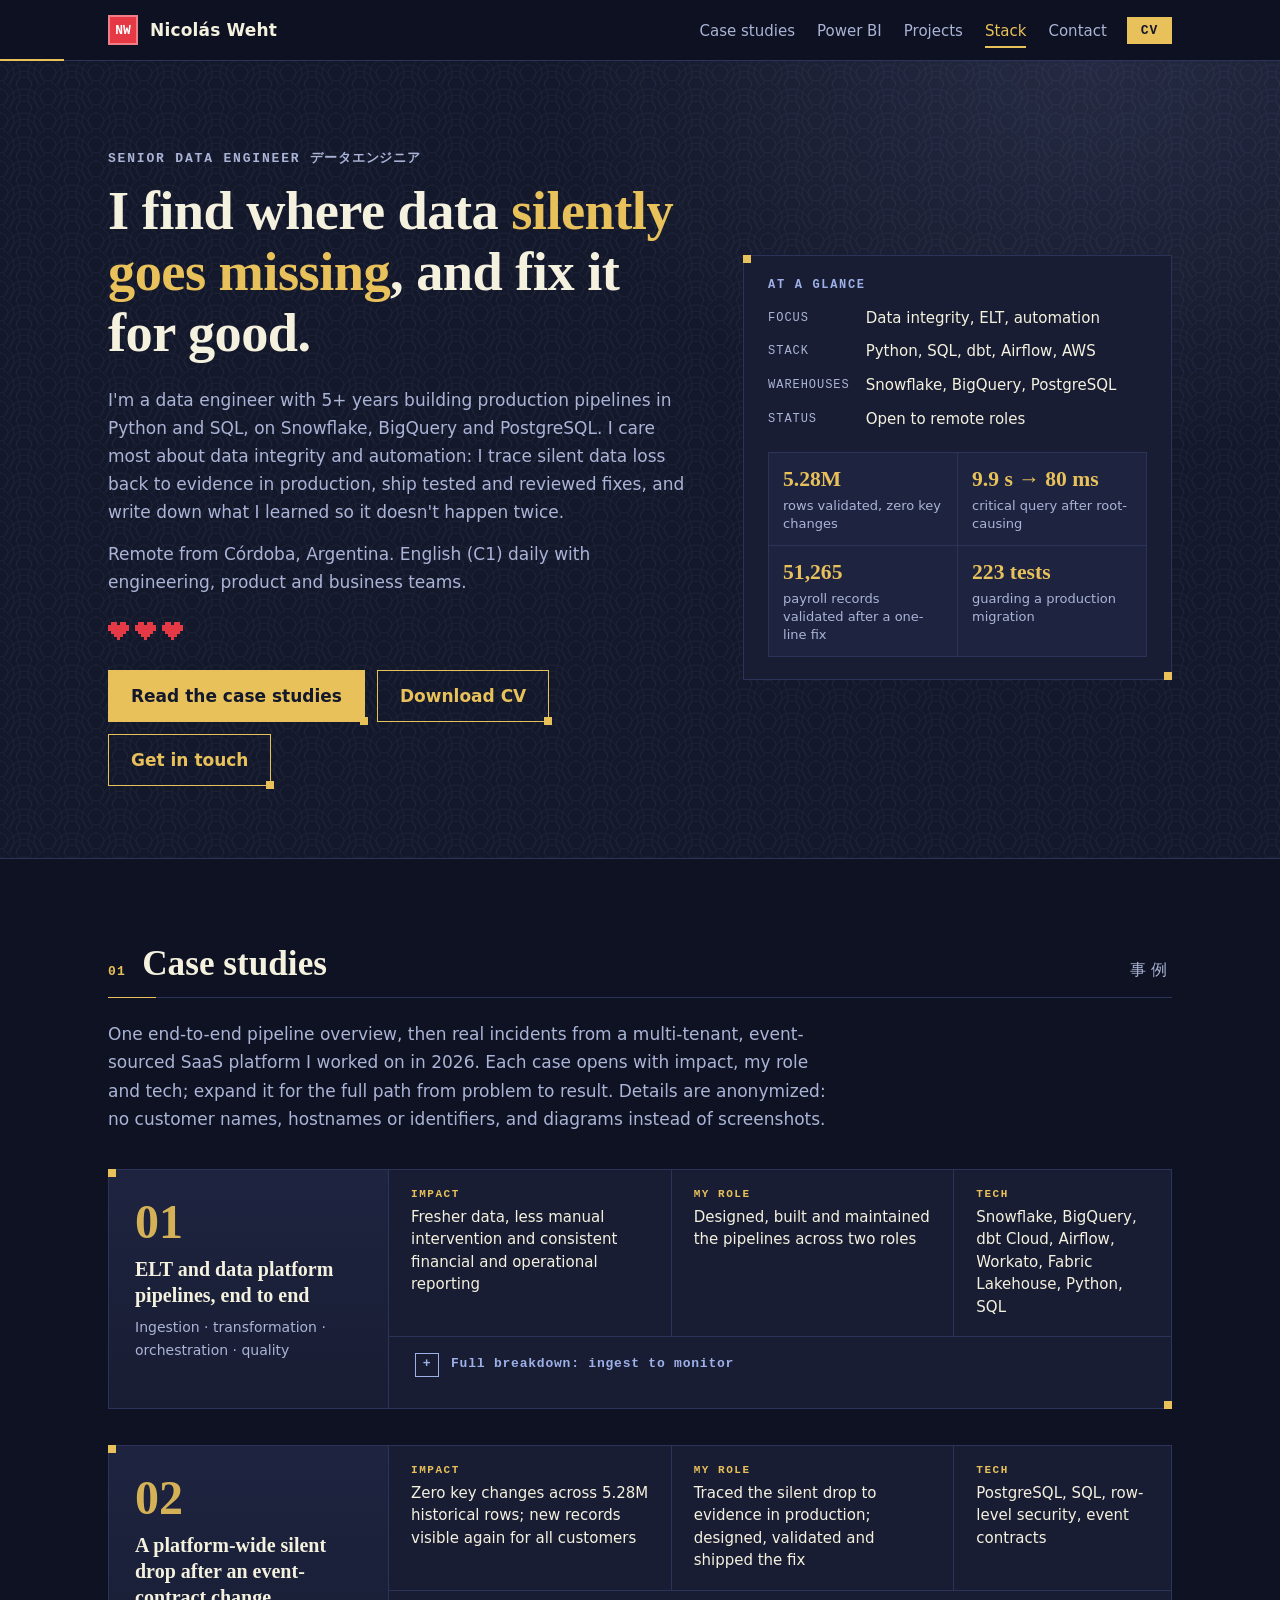
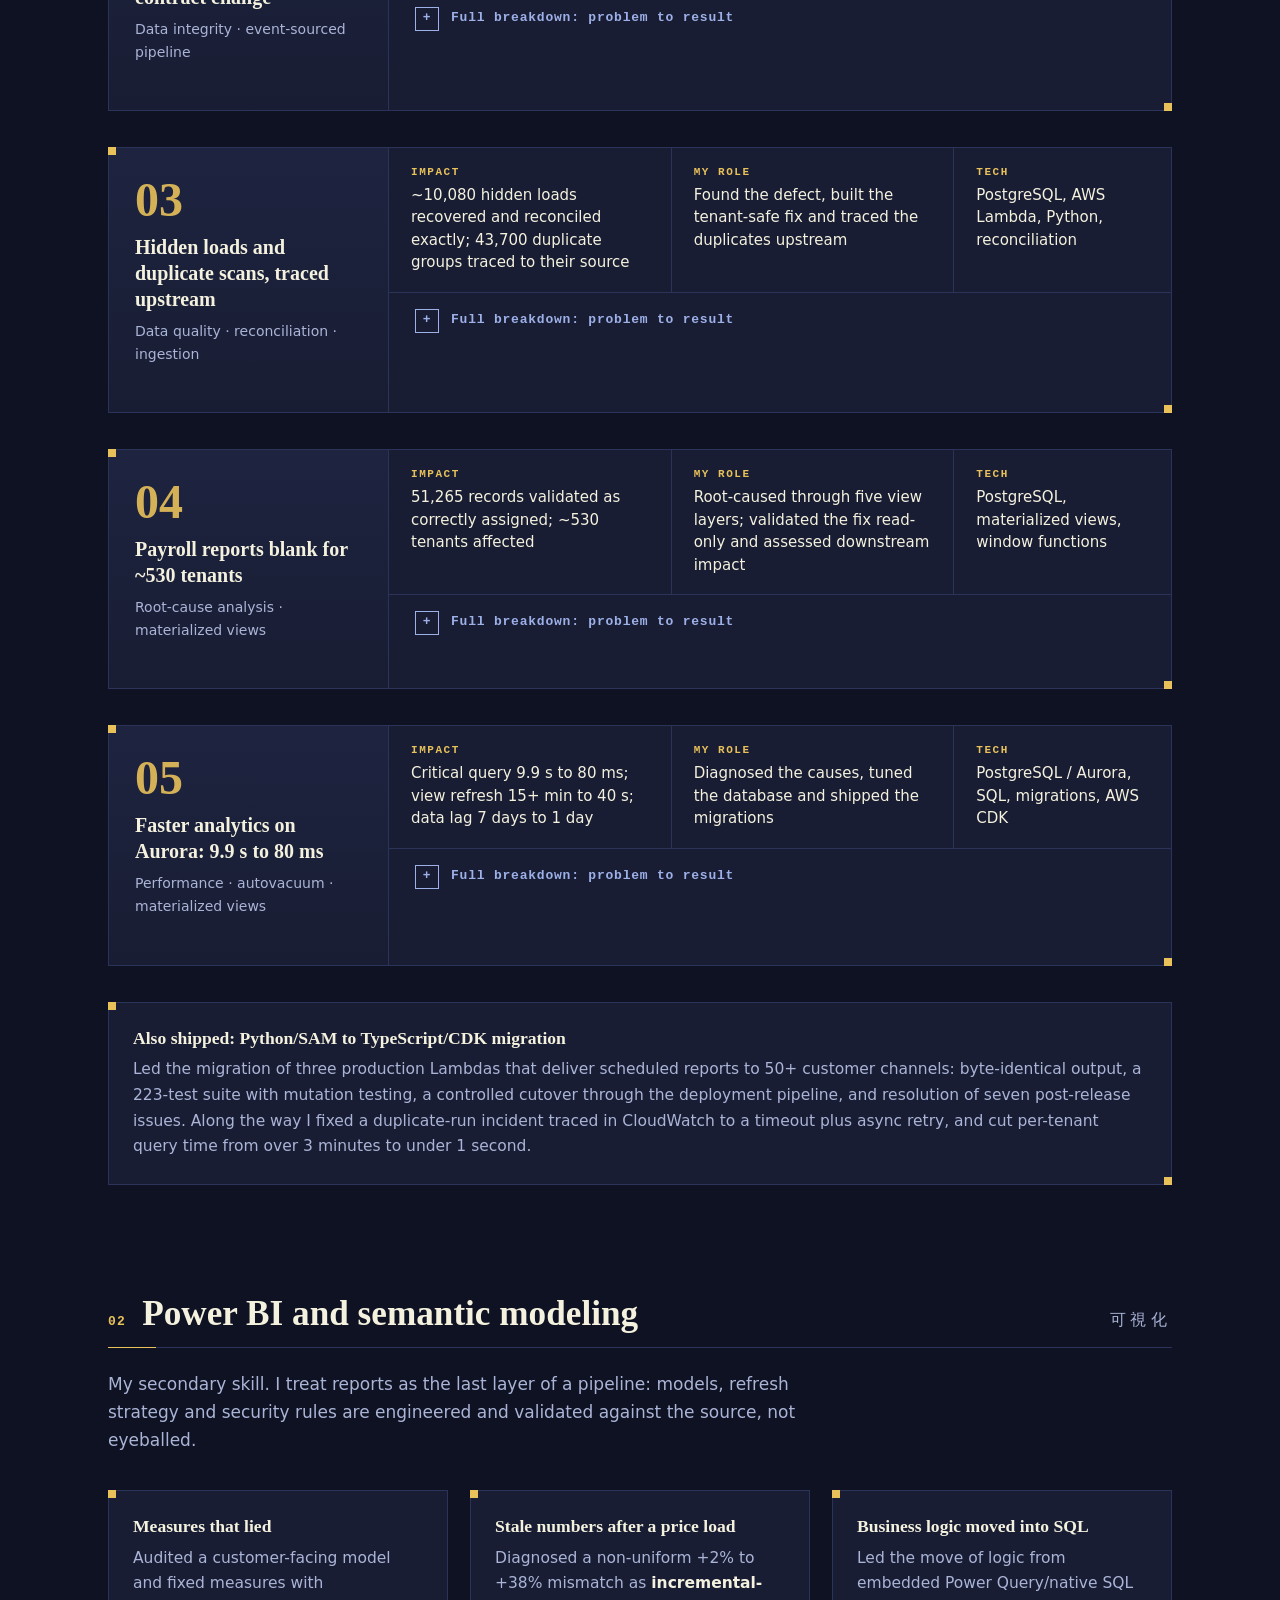
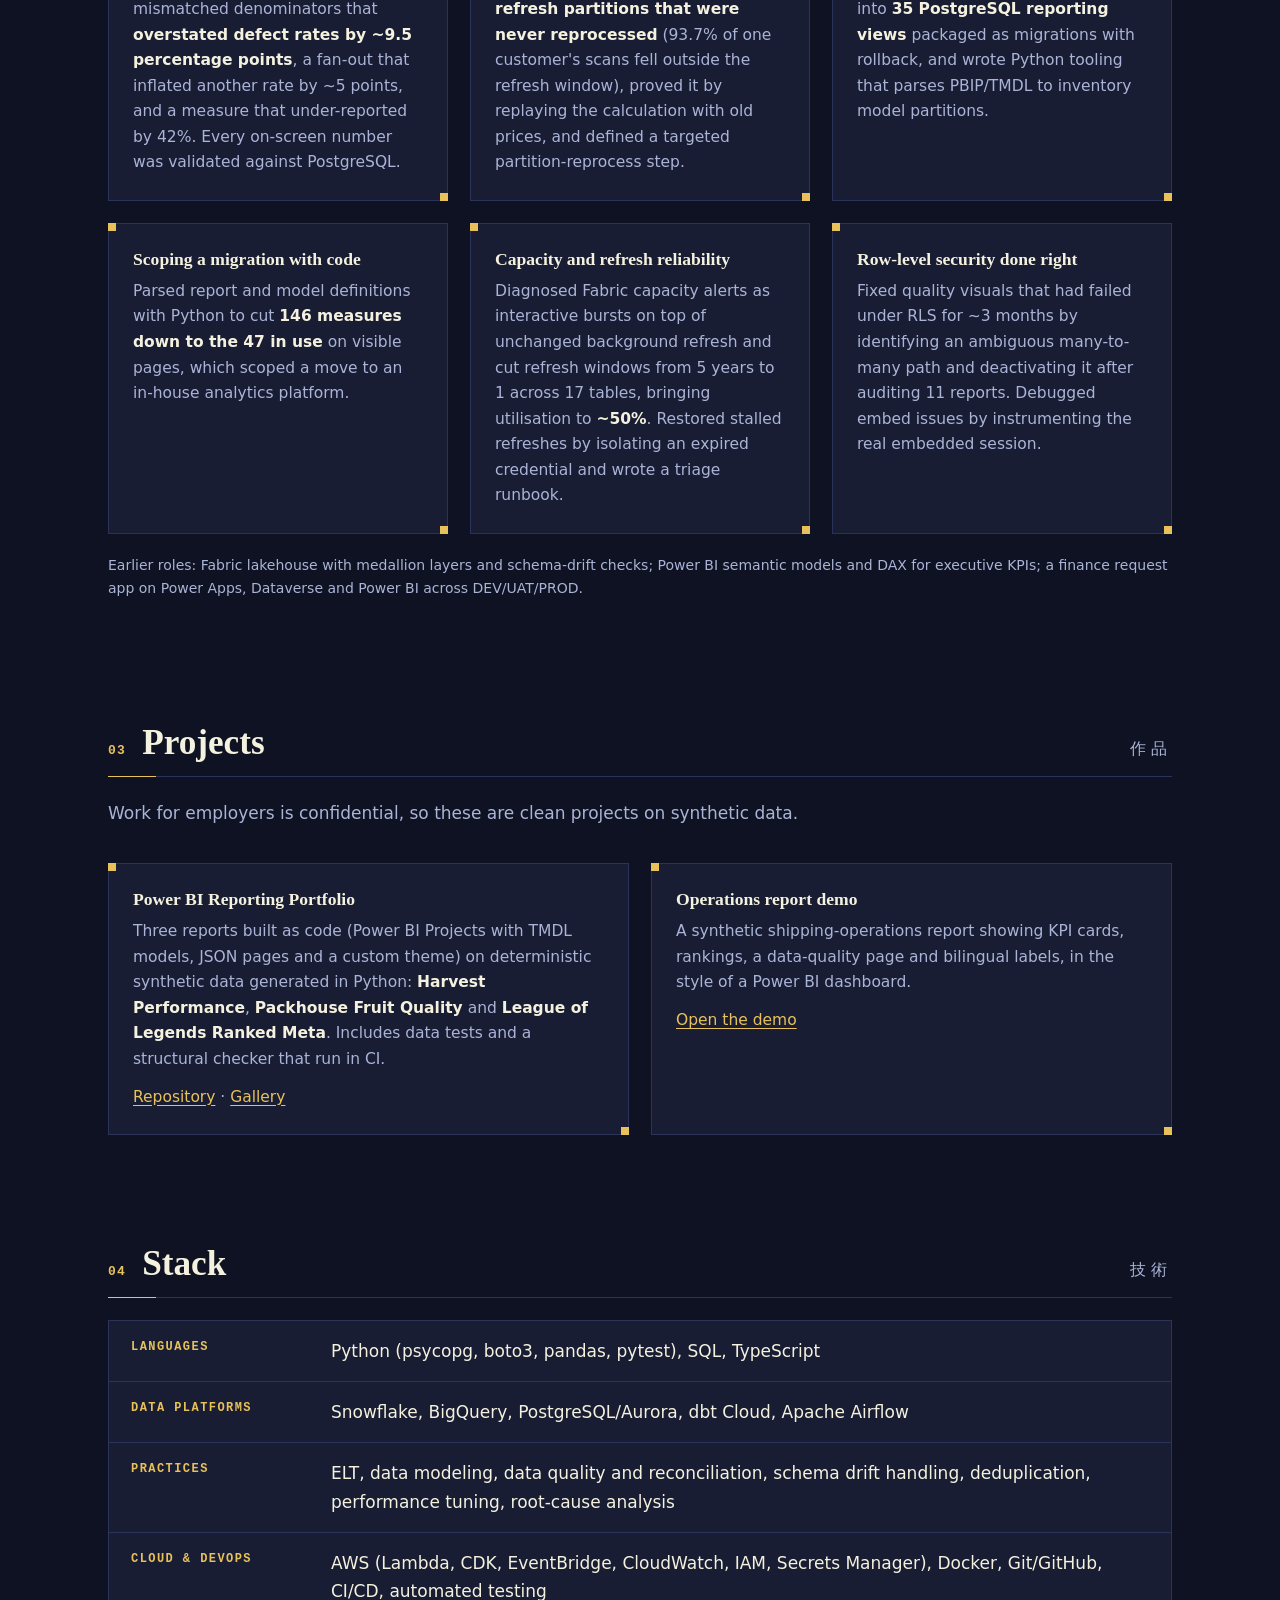
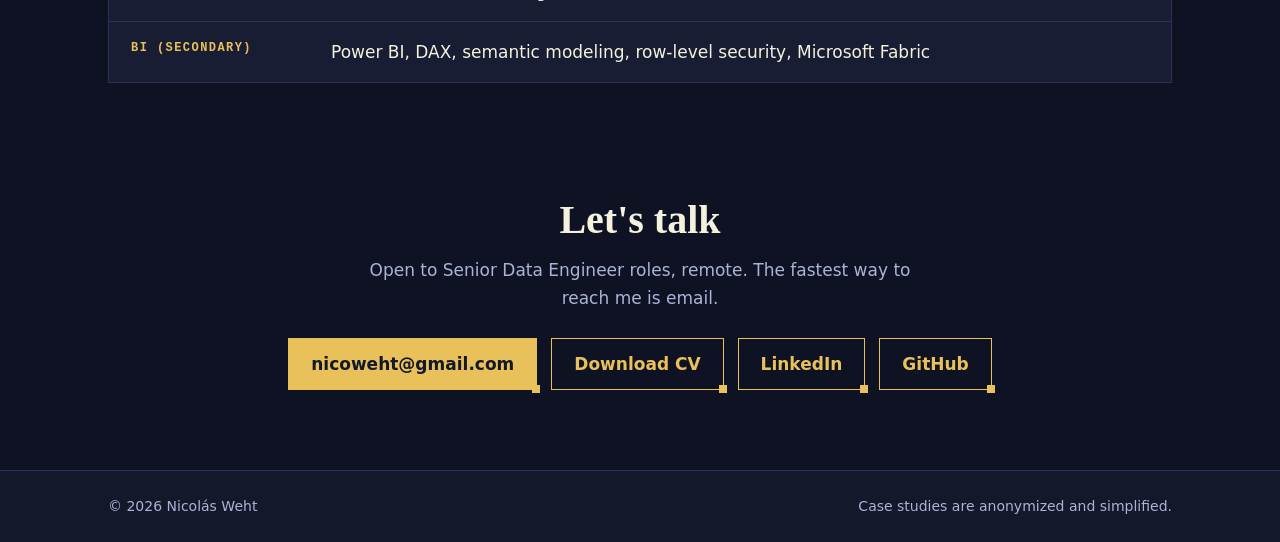
==== commit ab0241c0: "Recruiter feedback: CV download, precise payroll wording, ELT case, scannable case summaries Co-Auth" ====
--- a/index.html
+++ b/index.html
@@ -21,6 +21,7 @@
 <li><a href="#stack">Stack</a></li>
 <li><a href="#contact">Contact</a></li>
 </ul></nav>
+<a class="nav-cv" href="assets/Nicolas_Weht_CV.pdf" download>CV</a>
 </div>
 </header>
 
@@ -39,6 +40,7 @@
 </div>
 <div class="cta">
 <a class="btn primary" href="#cases">Read the case studies</a>
+<a class="btn" href="assets/Nicolas_Weht_CV.pdf" download>Download CV</a>
 <a class="btn" href="#contact">Get in touch</a>
 </div>
 </div>
@@ -53,7 +55,7 @@
 <ul class="stats" aria-label="Highlights">
 <li><b>5.28M</b><span>rows validated, zero key changes</span></li>
 <li><b>9.9 s → 80 ms</b><span>critical query after root-causing</span></li>
-<li><b>0 → 51,265</b><span>payroll records recovered</span></li>
+<li><b>51,265</b><span>payroll records validated after a one-line fix</span></li>
 <li><b>223 tests</b><span>guarding a production migration</span></li>
 </ul>
 </aside>
@@ -64,16 +66,39 @@
 <section class="block" id="cases" aria-labelledby="cases-h">
 <div class="sec-head"><span class="no">01</span><h2 id="cases-h">Case studies</h2><span class="jp" aria-hidden="true">事例</span></div>
 <div class="sec-rule"></div>
-<p class="lead">Real incidents from a multi-tenant, event-sourced SaaS platform I worked on in 2026. Each one goes from symptom to root cause to a measured result. Details are anonymized: no customer names, hostnames or identifiers, and diagrams instead of screenshots.</p>
+<p class="lead">One end-to-end pipeline overview, then real incidents from a multi-tenant, event-sourced SaaS platform I worked on in 2026. Each case opens with impact, my role and tech; expand it for the full path from problem to result. Details are anonymized: no customer names, hostnames or identifiers, and diagrams instead of screenshots.</p>
 
 <article class="case">
 <aside>
 <div class="num">01</div>
+<h3>ELT and data platform pipelines, end to end</h3>
+<p class="tag">Ingestion · transformation · orchestration · quality</p>
+</aside>
+<div>
+<dl class="glance"><div><dt>Impact</dt><dd>Fresher data, less manual intervention and consistent financial and operational reporting</dd></div><div><dt>My role</dt><dd>Designed, built and maintained the pipelines across two roles</dd></div><div><dt>Tech</dt><dd>Snowflake, BigQuery, dbt Cloud, Airflow, Workato, Fabric Lakehouse, Python, SQL</dd></div></dl>
+<details class="more"><summary>Full breakdown: ingest to monitor</summary>
+<ol class="steps">
+<li class="step"><span class="node">1</span><h4>Ingest</h4><p>Automated ingestion from third-party systems and integrations with Workato, and from SFTP exports and SharePoint through scheduled pipelines, copy jobs and the Microsoft Graph API, across 30+ sources.</p></li>
+<li class="step"><span class="node">2</span><h4>Transform</h4><p>ELT workflows in Snowflake and BigQuery, with dbt Cloud models under git version control, tests and documentation. A medallion lakehouse (raw, staging, silver, curated) with Python and SQL transformations on top.</p></li>
+<li class="step"><span class="node">3</span><h4>Orchestrate</h4><p>Multi-step pipelines as Apache Airflow DAGs, plus scheduled pipelines in Microsoft Fabric.</p></li>
+<li class="step"><span class="node">4</span><h4>Control quality and failures</h4><p>Schema drift detection, deduplication of overlapping delta loads, data quality checks and reconciliation of source exports against curated tables. Secrets in Azure Key Vault; failures triaged and written up as runbooks.</p></li>
+<li class="step result"><span class="node">5</span><h4>Result</h4><p>Improved data freshness, less manual intervention, and accurate, consistent financial and operational reporting for finance, audit and operations teams.</p></li>
+</ol>
+<ol class="flow" aria-label="Simplified flow"><li>Sources (APIs, SFTP, SharePoint)</li><li>Raw</li><li>Staging</li><li>dbt models</li><li>Curated</li><li>Reports</li></ol>
+<p class="flow-note">Generalized from two roles; employer details omitted.</p>
+</details>
+</div>
+</article>
+
+<article class="case">
+<aside>
+<div class="num">02</div>
 <h3>A platform-wide silent drop after an event-contract change</h3>
 <p class="tag">Data integrity · event-sourced pipeline</p>
-<ul class="chips"><li>PostgreSQL</li><li>SQL</li><li>Row-level security</li><li>Event contracts</li></ul>
-</aside>
-<div>
+</aside>
+<div>
+<dl class="glance"><div><dt>Impact</dt><dd>Zero key changes across 5.28M historical rows; new records visible again for all customers</dd></div><div><dt>My role</dt><dd>Traced the silent drop to evidence in production; designed, validated and shipped the fix</dd></div><div><dt>Tech</dt><dd>PostgreSQL, SQL, row-level security, event contracts</dd></div></dl>
+<details class="more"><summary>Full breakdown: problem to result</summary>
 <ol class="steps">
 <li class="step"><span class="node">1</span><h4>Problem</h4><p>After a backend upgrade of an event contract (V6 to V9), every newly created record vanished from customer reports, while internal admin views looked fine. Nothing errored.</p></li>
 <li class="step"><span class="node">2</span><h4>Root cause</h4><p>Reports filtered rows through row-level security keyed on a field that the new event version populated differently, so new records matched no tenant rule and were dropped silently.</p></li>
@@ -82,17 +107,19 @@
 </ol>
 <ol class="flow" aria-label="Simplified flow"><li>Publisher (V9 event)</li><li>Queue</li><li>Data lake</li><li class="bad">RLS key mismatch</li><li>Report</li></ol>
 <p class="flow-note">Simplified, synthetic diagram.</p>
-</div>
-</article>
-
-<article class="case">
-<aside>
-<div class="num">02</div>
+</details>
+</div>
+</article>
+
+<article class="case">
+<aside>
+<div class="num">03</div>
 <h3>Hidden loads and duplicate scans, traced upstream</h3>
 <p class="tag">Data quality · reconciliation · ingestion</p>
-<ul class="chips"><li>PostgreSQL</li><li>AWS Lambda</li><li>Reconciliation</li><li>Python</li></ul>
-</aside>
-<div>
+</aside>
+<div>
+<dl class="glance"><div><dt>Impact</dt><dd>~10,080 hidden loads recovered and reconciled exactly; 43,700 duplicate groups traced to their source</dd></div><div><dt>My role</dt><dd>Found the defect, built the tenant-safe fix and traced the duplicates upstream</dd></div><div><dt>Tech</dt><dd>PostgreSQL, AWS Lambda, Python, reconciliation</dd></div></dl>
+<details class="more"><summary>Full breakdown: problem to result</summary>
 <ol class="steps">
 <li class="step"><span class="node">1</span><h4>Problem</h4><p>Two symptoms: roughly 10,080 receiving loads across about 30 accounts were missing from a customer-facing report for two months, and a data model had weak relationships because of duplicated records.</p></li>
 <li class="step"><span class="node">2</span><h4>Root cause</h4><p>A delete-cascade defect left dimension references unresolved, so security filters dropped the fact rows. Separately, 43,700 duplicate groups across 65 tenants came from ingestion functions doing a non-atomic check-then-insert.</p></li>
@@ -101,42 +128,47 @@
 </ol>
 <ol class="flow" aria-label="Simplified flow"><li>Ingestion (check, then insert)</li><li class="bad">Race: duplicate rows</li><li>Fact table</li><li>Relationships go many-to-many</li><li class="bad">Wrong report values</li></ol>
 <p class="flow-note">Simplified, synthetic diagram.</p>
-</div>
-</article>
-
-<article class="case">
-<aside>
-<div class="num">03</div>
+</details>
+</div>
+</article>
+
+<article class="case">
+<aside>
+<div class="num">04</div>
 <h3>Payroll reports blank for ~530 tenants</h3>
 <p class="tag">Root-cause analysis · materialized views</p>
-<ul class="chips"><li>PostgreSQL</li><li>Materialized views</li><li>Window functions</li></ul>
-</aside>
-<div>
+</aside>
+<div>
+<dl class="glance"><div><dt>Impact</dt><dd>51,265 records validated as correctly assigned; ~530 tenants affected</dd></div><div><dt>My role</dt><dd>Root-caused through five view layers; validated the fix read-only and assessed downstream impact</dd></div><div><dt>Tech</dt><dd>PostgreSQL, materialized views, window functions</dd></div></dl>
+<details class="more"><summary>Full breakdown: problem to result</summary>
 <ol class="steps">
 <li class="step"><span class="node">1</span><h4>Problem</h4><p>A customer-facing payroll metric went blank across the platform after an event-schema change.</p></li>
 <li class="step"><span class="node">2</span><h4>Root cause</h4><p>A window function partitioned by a key that became NULL, inside a five-layer chain of materialized views.</p></li>
 <li class="step"><span class="node">3</span><h4>Solution</h4><p>A one-line fix, validated read-only end to end, plus an assessment of the five dependent views before proposing it.</p></li>
-<li class="step result"><span class="node">4</span><h4>Result</h4><p>0 to 51,265 records correctly assigned in validation; about 530 tenants affected.</p></li>
+<li class="step result"><span class="node">4</span><h4>Result</h4><p>In read-only validation, correctly assigned records went from 0 to 51,265, with downstream impact assessed before release. About 530 tenants were affected.</p></li>
 </ol>
 <ol class="flow" aria-label="Simplified flow"><li>Event schema change</li><li class="bad">NULL partition key</li><li>MV layers 1 to 5</li><li>Metric</li></ol>
 <p class="flow-note">Simplified, synthetic diagram.</p>
-</div>
-</article>
-
-<article class="case">
-<aside>
-<div class="num">04</div>
+</details>
+</div>
+</article>
+
+<article class="case">
+<aside>
+<div class="num">05</div>
 <h3>Faster analytics on Aurora: 9.9 s to 80 ms</h3>
 <p class="tag">Performance · autovacuum · materialized views</p>
-<ul class="chips"><li>PostgreSQL / Aurora</li><li>SQL</li><li>Migrations</li><li>AWS CDK</li></ul>
-</aside>
-<div>
+</aside>
+<div>
+<dl class="glance"><div><dt>Impact</dt><dd>Critical query 9.9 s to 80 ms; view refresh 15+ min to 40 s; data lag 7 days to 1 day</dd></div><div><dt>My role</dt><dd>Diagnosed the causes, tuned the database and shipped the migrations</dd></div><div><dt>Tech</dt><dd>PostgreSQL / Aurora, SQL, migrations, AWS CDK</dd></div></dl>
+<details class="more"><summary>Full breakdown: problem to result</summary>
 <ol class="steps">
 <li class="step"><span class="node">1</span><h4>Problem</h4><p>Slow, failing refreshes for reporting workloads, including disk-full errors from a compute-heavy calculation in the refresh path.</p></li>
 <li class="step"><span class="node">2</span><h4>Root cause</h4><p>Autovacuum lag and a dirty visibility map on a 6M-row table slowed a critical query; a heavy revenue calculation spilled temp files.</p></li>
 <li class="step"><span class="node">3</span><h4>Solution</h4><p>Per-table autovacuum tuning via a migration, index-aware SQL guided by <code>EXPLAIN (ANALYZE, BUFFERS)</code>, and the revenue calculation moved into a scheduled materialized view.</p></li>
 <li class="step result"><span class="node">4</span><h4>Result</h4><p>Critical query ~9.9 s to ~80 ms; an extraction from 73 s to 20 s; materialized-view refresh from 15+ min to 40 s, and data lag from 7 days to 1 day.</p></li>
 </ol>
+</details>
 </div>
 </article>
 
@@ -196,6 +228,7 @@
 <p>Open to Senior Data Engineer roles, remote. The fastest way to reach me is email.</p>
 <div class="links">
 <a class="btn primary" href="mailto:nicoweht@gmail.com">nicoweht@gmail.com</a>
+<a class="btn" href="assets/Nicolas_Weht_CV.pdf" download>Download CV</a>
 <a class="btn" href="https://linkedin.com/in/nicolasweht">LinkedIn</a>
 <a class="btn" href="https://github.com/nweht">GitHub</a>
 </div>
--- a/styles.css
+++ b/styles.css
@@ -151,3 +151,20 @@
   .stack dt{border-bottom:0;padding-bottom:0}
   .step{padding-left:50px}
 }
+
+/* scan-friendly cases and CV */
+.glance{display:grid;grid-template-columns:1.3fr 1.3fr 1fr;gap:1px;margin:0;background:var(--line);border-bottom:1px solid var(--line)}
+.glance>div{background:var(--surface);padding:18px 22px}
+.glance dt{font:600 11px var(--mono);letter-spacing:.14em;text-transform:uppercase;color:var(--gold);margin:0 0 6px}
+.glance dd{margin:0;font-size:15px;line-height:1.5}
+.more{padding:0}
+.more summary{cursor:pointer;list-style:none;padding:16px 26px;font:600 13px var(--mono);letter-spacing:.06em;color:var(--blue);border-bottom:1px solid transparent}
+.more summary::-webkit-details-marker{display:none}
+.more summary::before{content:"+";display:inline-block;width:22px;height:22px;line-height:20px;text-align:center;border:1px solid var(--blue);margin-right:12px}
+.more[open] summary::before{content:"\2212"}
+.more[open] summary{border-bottom-color:var(--line)}
+.more summary:hover{color:var(--gold)}
+.nav-cv{font:600 13px var(--mono);letter-spacing:.06em;color:#14182b;background:var(--gold);padding:6px 14px;text-decoration:none}
+.nav-cv:hover{background:#f2d27a;color:#14182b}
+@media(max-width:980px){.glance{grid-template-columns:1fr}}
+@media(max-width:640px){.glance>div{padding:14px 18px}.more summary{padding:14px 18px}.nav-cv{padding:5px 10px}}
